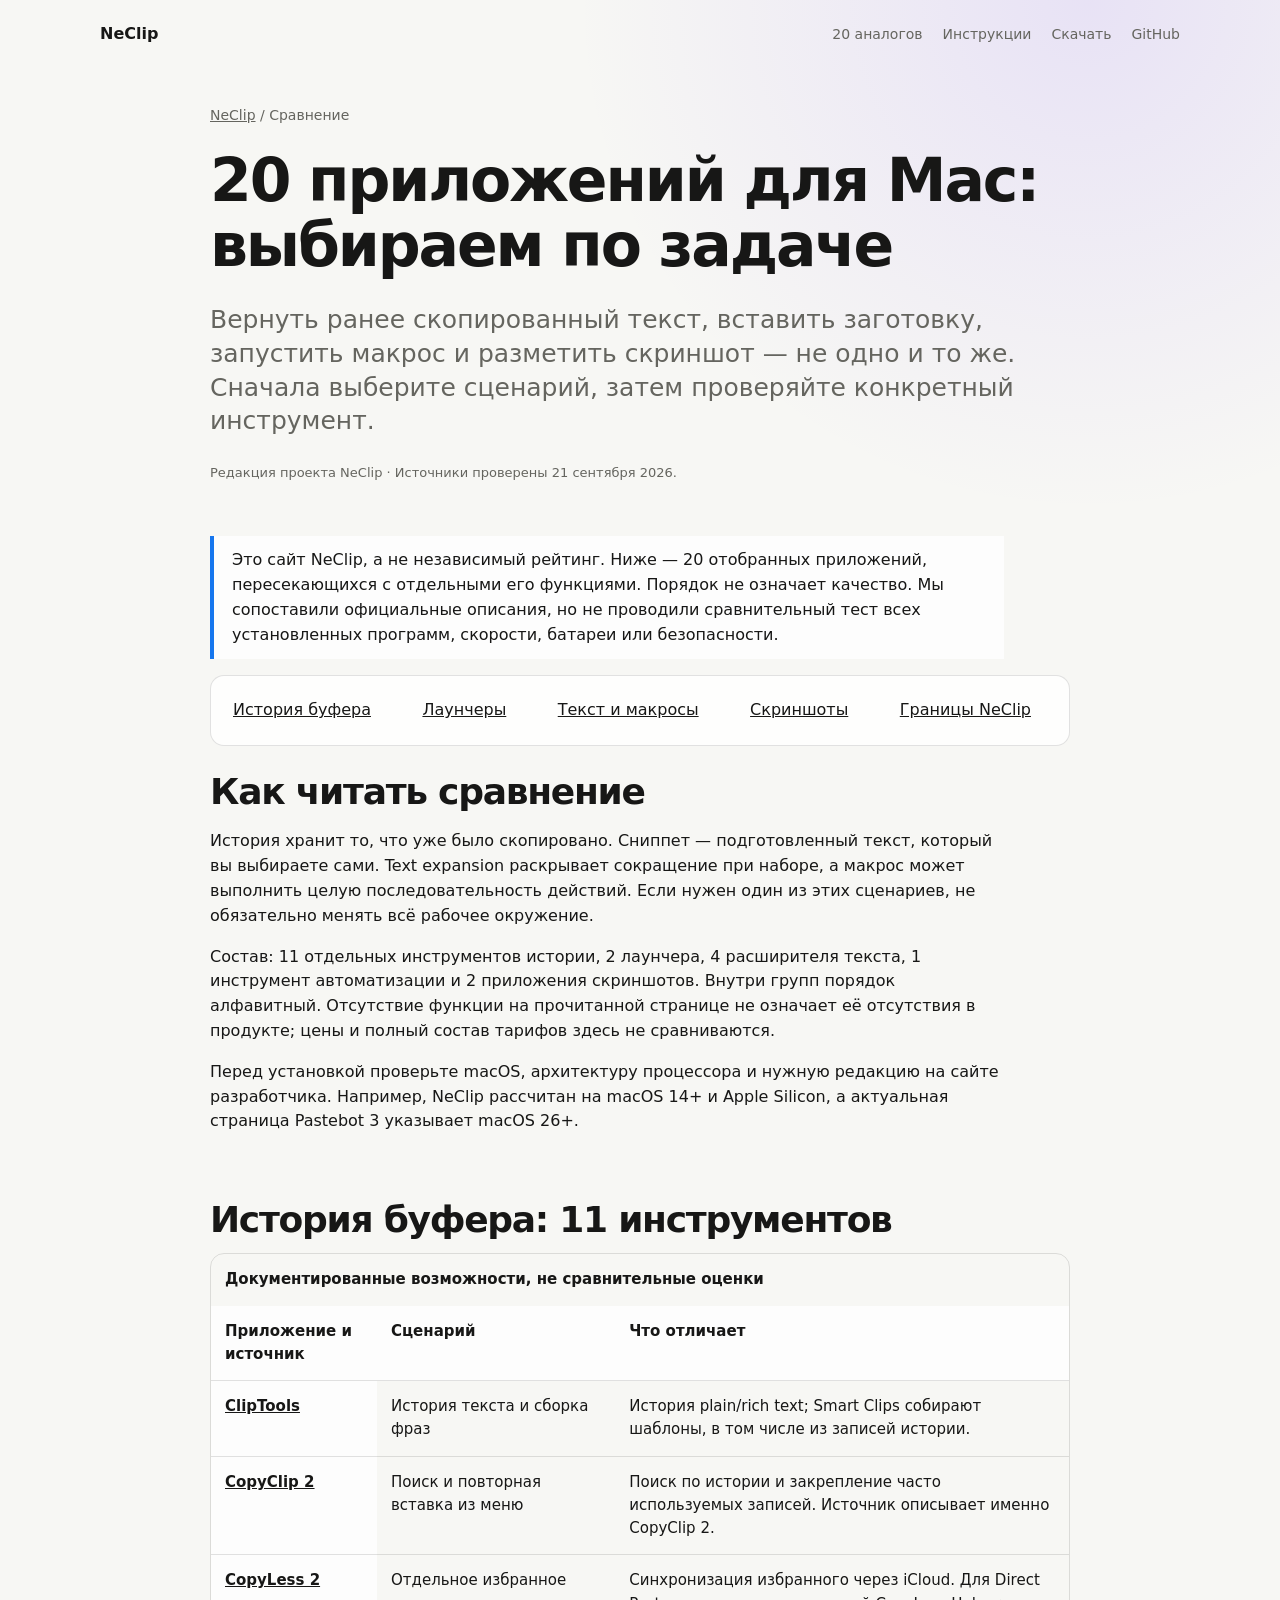
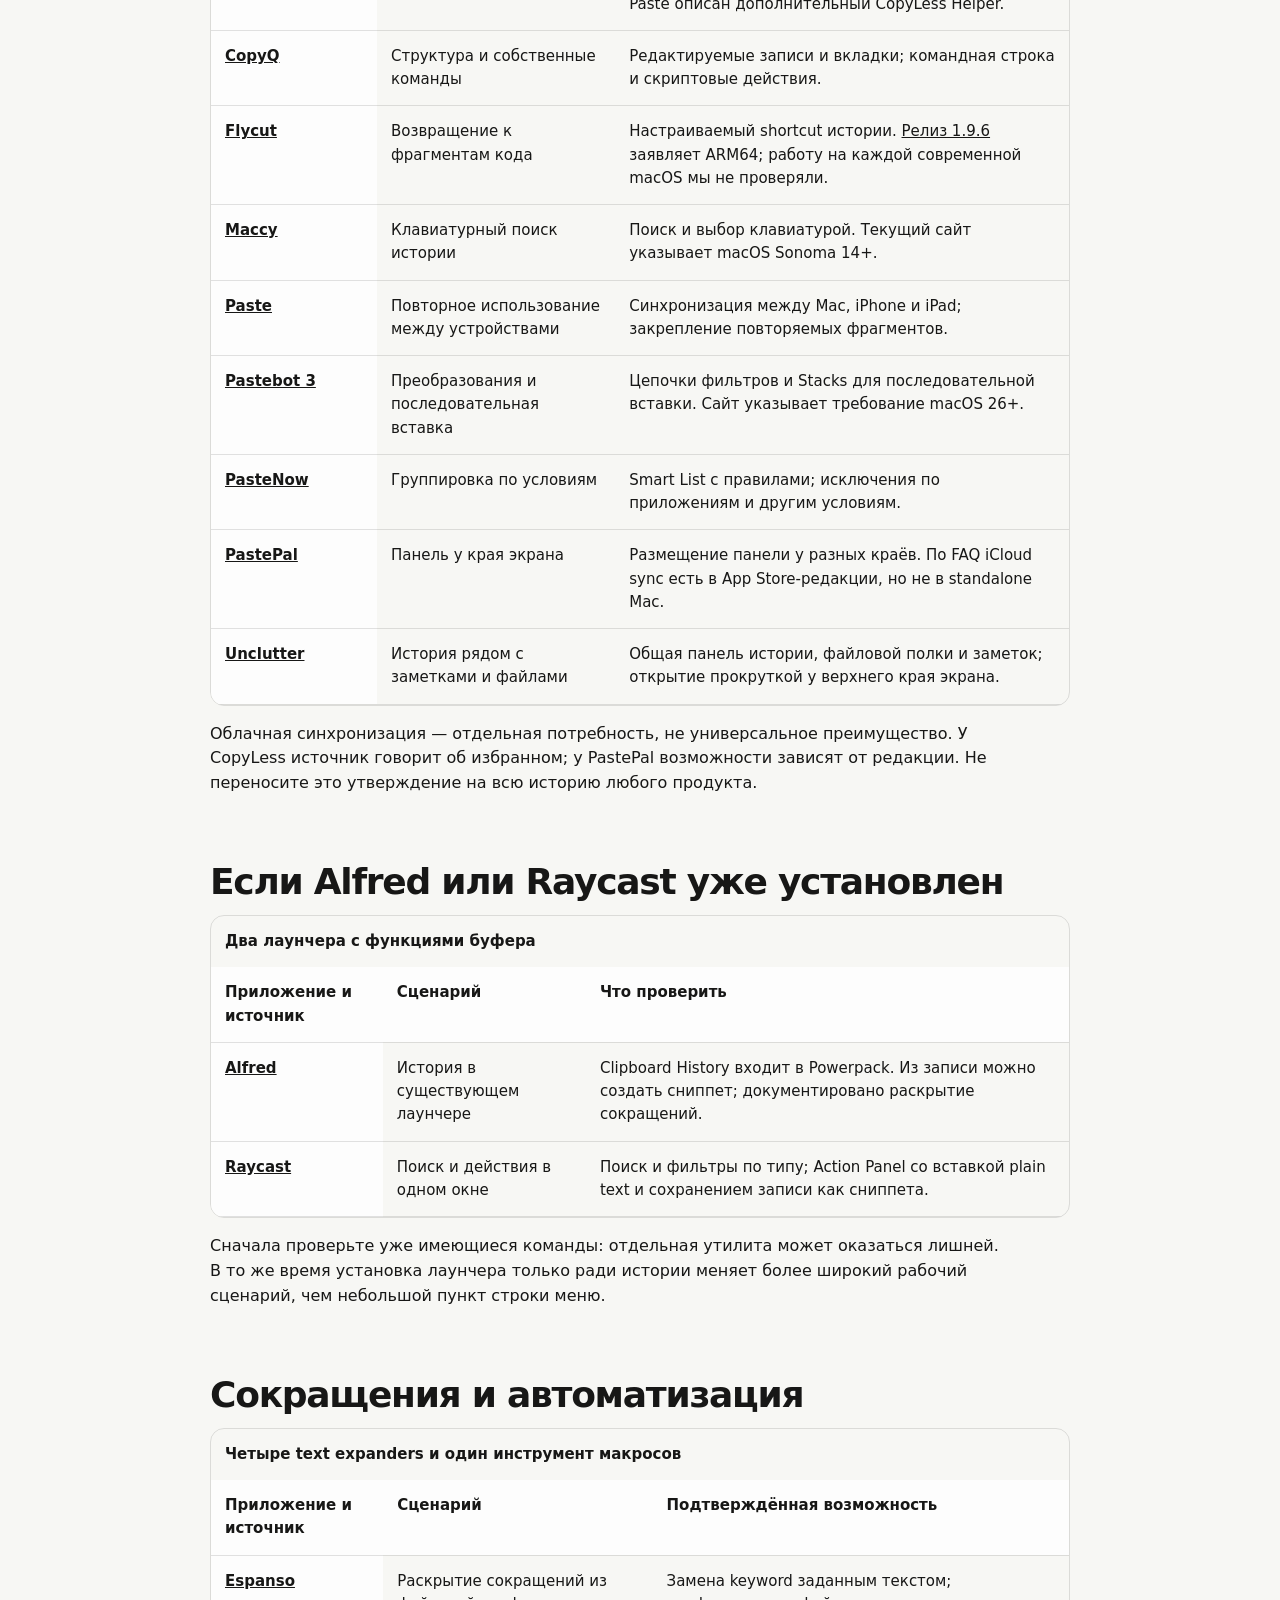
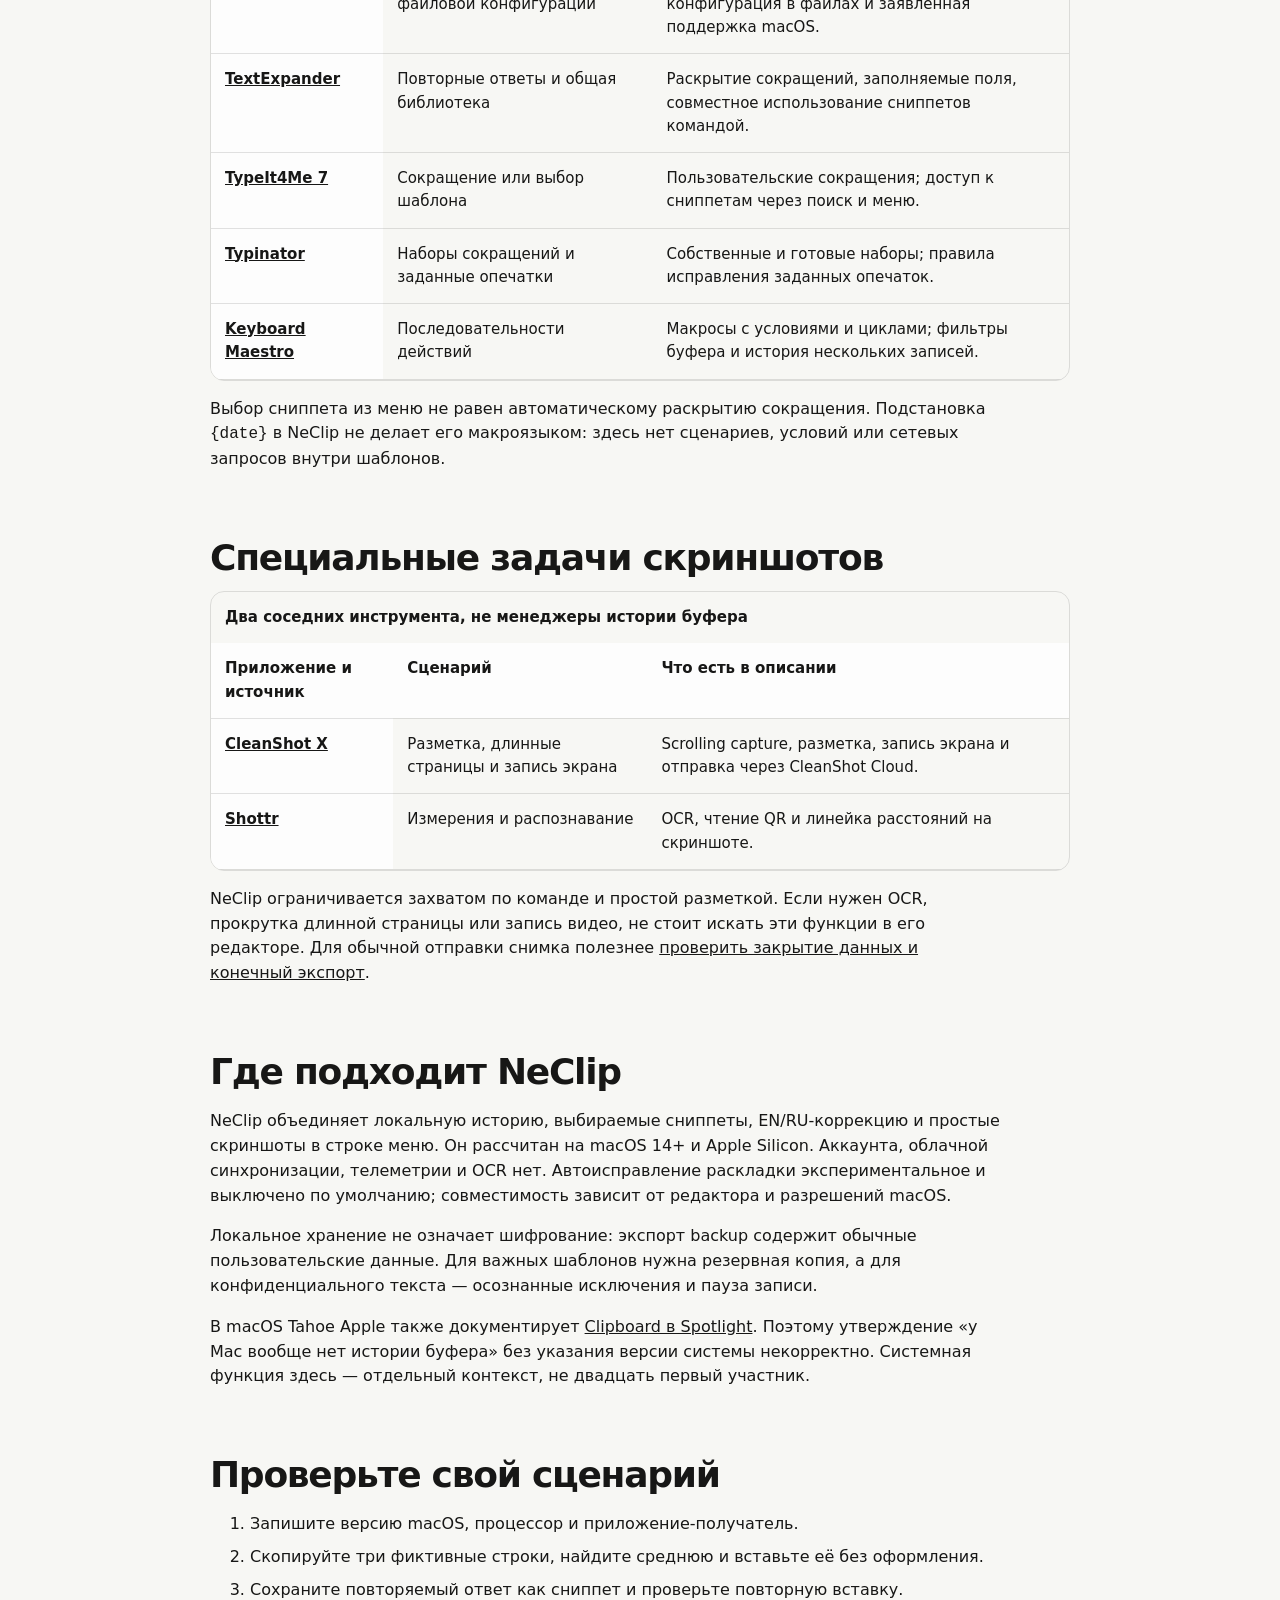
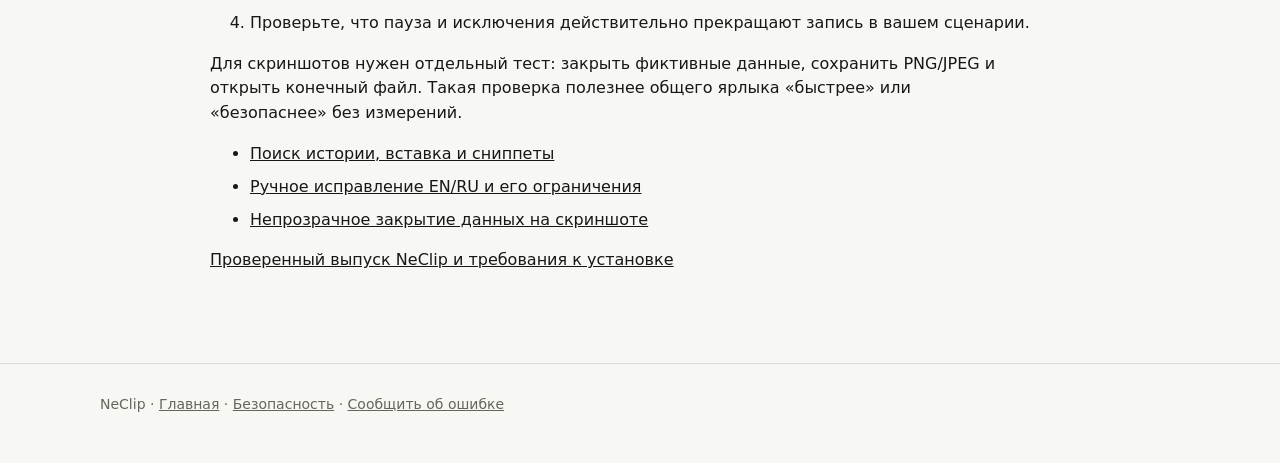
==== docs/compare.html @ 6600fff5 "Fix snippet menu activation and private history capture; add comparison guides" ====
<!doctype html>
<html lang="ru">
<head>
  <meta charset="utf-8"><meta name="viewport" content="width=device-width,initial-scale=1">
  <title>20 приложений для Mac: буфер обмена, сниппеты и скриншоты</title>
  <meta name="description" content="Сравнение 20 инструментов Mac по задачам: Maccy, Paste, Raycast, Alfred, TextExpander, CleanShot и другие. Официальные источники, различия редакций и ограничения NeClip.">
  <link rel="canonical" href="https://affpapa.github.io/neclip/compare.html">
  <meta property="og:title" content="20 приложений для Mac — сравнение по задачам">
  <meta property="og:description" content="История буфера, раскрытие сокращений, автоматизация и скриншоты — разные задачи. Полезный выбор без рейтинга.">
  <meta property="og:url" content="https://affpapa.github.io/neclip/compare.html"><meta property="og:type" content="article">
  <meta name="twitter:card" content="summary"><meta name="twitter:title" content="20 приложений для Mac — сравнение по задачам">
  <meta name="twitter:description" content="Функции по официальным источникам на 21 сентября 2026 года, без сравнительных замеров и оценок.">
  <link rel="stylesheet" href="styles.css"><link rel="icon" href="favicon.svg" type="image/svg+xml">
  <script type="application/ld+json">{"@context":"https://schema.org","@graph":[{"@type":"CollectionPage","@id":"https://affpapa.github.io/neclip/compare.html#page","url":"https://affpapa.github.io/neclip/compare.html","name":"20 приложений для Mac: буфер обмена, сниппеты и скриншоты","inLanguage":"ru","dateModified":"2026-09-21","description":"Редакционное сравнение документированных возможностей 20 приложений по сценариям, не рейтинг."},{"@type":"BreadcrumbList","itemListElement":[{"@type":"ListItem","position":1,"name":"NeClip","item":"https://affpapa.github.io/neclip/"},{"@type":"ListItem","position":2,"name":"Сравнение","item":"https://affpapa.github.io/neclip/compare.html"}]}]}</script>
</head>
<body>
  <a class="skip-link" href="#main">К содержанию</a>
  <header class="wrap"><nav aria-label="Основная навигация"><a class="brand" href="./">NeClip</a><div class="navlinks"><a href="compare.html" aria-current="page">20 аналогов</a><a href="./#guides">Инструкции</a><a href="./#release">Скачать</a><a href="https://github.com/AffPapa/neclip">GitHub</a></div></nav></header>
  <main class="wrap article" id="main" tabindex="-1">
    <header class="article-header"><nav class="breadcrumbs" aria-label="Хлебные крошки"><a href="./">NeClip</a> / Сравнение</nav><h1>20 приложений для Mac: выбираем по задаче</h1><p class="lead">Вернуть ранее скопированный текст, вставить заготовку, запустить макрос и разметить скриншот — не одно и то же. Сначала выберите сценарий, затем проверяйте конкретный инструмент.</p><p class="fine">Редакция проекта NeClip · Источники проверены <time datetime="2026-09-21">21 сентября 2026</time>.</p></header>
    <p class="note">Это сайт NeClip, а не независимый рейтинг. Ниже — 20 отобранных приложений, пересекающихся с отдельными его функциями. Порядок не означает качество. Мы сопоставили официальные описания, но не проводили сравнительный тест всех установленных программ, скорости, батареи или безопасности.</p>
    <nav class="toc" aria-label="Разделы сравнения"><a href="#history">История буфера</a><a href="#launchers">Лаунчеры</a><a href="#expansion">Текст и макросы</a><a href="#screenshots">Скриншоты</a><a href="#neclip">Границы NeClip</a></nav>
    <section><h2>Как читать сравнение</h2><p>История хранит то, что уже было скопировано. Сниппет — подготовленный текст, который вы выбираете сами. Text expansion раскрывает сокращение при наборе, а макрос может выполнить целую последовательность действий. Если нужен один из этих сценариев, не обязательно менять всё рабочее окружение.</p><p>Состав: 11 отдельных инструментов истории, 2 лаунчера, 4 расширителя текста, 1 инструмент автоматизации и 2 приложения скриншотов. Внутри групп порядок алфавитный. Отсутствие функции на прочитанной странице не означает её отсутствия в продукте; цены и полный состав тарифов здесь не сравниваются.</p><p>Перед установкой проверьте macOS, архитектуру процессора и нужную редакцию на сайте разработчика. Например, NeClip рассчитан на macOS 14+ и Apple Silicon, а актуальная страница Pastebot 3 указывает macOS 26+.</p></section>
    <section id="history"><h2>История буфера: 11 инструментов</h2><div class="table-scroll" tabindex="0" role="region" aria-label="Таблица инструментов истории, прокручивается горизонтально"><table class="comparison"><caption>Документированные возможности, не сравнительные оценки</caption><thead><tr><th scope="col">Приложение и источник</th><th scope="col">Сценарий</th><th scope="col">Что отличает</th></tr></thead><tbody>
      <tr data-product="cliptools"><th scope="row"><a href="https://macmost.com/cliptools">ClipTools</a></th><td>История текста и сборка фраз</td><td>История plain/rich text; Smart Clips собирают шаблоны, в том числе из записей истории.</td></tr>
      <tr data-product="copyclip"><th scope="row"><a href="https://fiplab.com/apps/copyclip-for-mac">CopyClip 2</a></th><td>Поиск и повторная вставка из меню</td><td>Поиск по истории и закрепление часто используемых записей. Источник описывает именно CopyClip 2.</td></tr>
      <tr data-product="copyless"><th scope="row"><a href="https://copyless.net/">CopyLess 2</a></th><td>Отдельное избранное</td><td>Синхронизация избранного через iCloud. Для Direct Paste описан дополнительный CopyLess Helper.</td></tr>
      <tr data-product="copyq"><th scope="row"><a href="https://hluk.github.io/CopyQ/">CopyQ</a></th><td>Структура и собственные команды</td><td>Редактируемые записи и вкладки; командная строка и скриптовые действия.</td></tr>
      <tr data-product="flycut"><th scope="row"><a href="https://github.com/TermiT/Flycut">Flycut</a></th><td>Возвращение к фрагментам кода</td><td>Настраиваемый shortcut истории. <a href="https://github.com/TermiT/Flycut/releases">Релиз 1.9.6</a> заявляет ARM64; работу на каждой современной macOS мы не проверяли.</td></tr>
      <tr data-product="maccy"><th scope="row"><a href="https://maccy.app/">Maccy</a></th><td>Клавиатурный поиск истории</td><td>Поиск и выбор клавиатурой. Текущий сайт указывает macOS Sonoma 14+.</td></tr>
      <tr data-product="paste"><th scope="row"><a href="https://pasteapp.io/">Paste</a></th><td>Повторное использование между устройствами</td><td>Синхронизация между Mac, iPhone и iPad; закрепление повторяемых фрагментов.</td></tr>
      <tr data-product="pastebot"><th scope="row"><a href="https://tapbots.com/pastebot/">Pastebot 3</a></th><td>Преобразования и последовательная вставка</td><td>Цепочки фильтров и Stacks для последовательной вставки. Сайт указывает требование macOS 26+.</td></tr>
      <tr data-product="pastenow"><th scope="row"><a href="https://pastenow.app/">PasteNow</a></th><td>Группировка по условиям</td><td>Smart List с правилами; исключения по приложениям и другим условиям.</td></tr>
      <tr data-product="pastepal"><th scope="row"><a href="https://indiegoodies.com/pastepal">PastePal</a></th><td>Панель у края экрана</td><td>Размещение панели у разных краёв. По FAQ iCloud sync есть в App Store-редакции, но не в standalone Mac.</td></tr>
      <tr data-product="unclutter"><th scope="row"><a href="https://unclutterapp.com/">Unclutter</a></th><td>История рядом с заметками и файлами</td><td>Общая панель истории, файловой полки и заметок; открытие прокруткой у верхнего края экрана.</td></tr>
    </tbody></table></div><p>Облачная синхронизация — отдельная потребность, не универсальное преимущество. У CopyLess источник говорит об избранном; у PastePal возможности зависят от редакции. Не переносите это утверждение на всю историю любого продукта.</p></section>
    <section id="launchers"><h2>Если Alfred или Raycast уже установлен</h2><div class="table-scroll" tabindex="0" role="region" aria-label="Лаунчеры с историей"><table class="comparison"><caption>Два лаунчера с функциями буфера</caption><thead><tr><th scope="col">Приложение и источник</th><th scope="col">Сценарий</th><th scope="col">Что проверить</th></tr></thead><tbody>
      <tr data-product="alfred"><th scope="row"><a href="https://www.alfredapp.com/help/features/clipboard/">Alfred</a></th><td>История в существующем лаунчере</td><td>Clipboard History входит в Powerpack. Из записи можно создать сниппет; документировано раскрытие сокращений.</td></tr>
      <tr data-product="raycast"><th scope="row"><a href="https://manual.raycast.com/clipboard-history">Raycast</a></th><td>Поиск и действия в одном окне</td><td>Поиск и фильтры по типу; Action Panel со вставкой plain text и сохранением записи как сниппета.</td></tr>
    </tbody></table></div><p>Сначала проверьте уже имеющиеся команды: отдельная утилита может оказаться лишней. В то же время установка лаунчера только ради истории меняет более широкий рабочий сценарий, чем небольшой пункт строки меню.</p></section>
    <section id="expansion"><h2>Сокращения и автоматизация</h2><div class="table-scroll" tabindex="0" role="region" aria-label="Расширители текста и макросы"><table class="comparison"><caption>Четыре text expanders и один инструмент макросов</caption><thead><tr><th scope="col">Приложение и источник</th><th scope="col">Сценарий</th><th scope="col">Подтверждённая возможность</th></tr></thead><tbody>
      <tr data-product="espanso"><th scope="row"><a href="https://espanso.org/">Espanso</a></th><td>Раскрытие сокращений из файловой конфигурации</td><td>Замена keyword заданным текстом; конфигурация в файлах и заявленная поддержка macOS.</td></tr>
      <tr data-product="textexpander"><th scope="row"><a href="https://textexpander.com/">TextExpander</a></th><td>Повторные ответы и общая библиотека</td><td>Раскрытие сокращений, заполняемые поля, совместное использование сниппетов командой.</td></tr>
      <tr data-product="typeit4me"><th scope="row"><a href="https://ettoresoftware.store/mac-apps/typeit4me/">TypeIt4Me 7</a></th><td>Сокращение или выбор шаблона</td><td>Пользовательские сокращения; доступ к сниппетам через поиск и меню.</td></tr>
      <tr data-product="typinator"><th scope="row"><a href="https://ergonis.com/en/typinator">Typinator</a></th><td>Наборы сокращений и заданные опечатки</td><td>Собственные и готовые наборы; правила исправления заданных опечаток.</td></tr>
      <tr data-product="keyboard-maestro"><th scope="row"><a href="https://www.keyboardmaestro.com/main/">Keyboard Maestro</a></th><td>Последовательности действий</td><td>Макросы с условиями и циклами; фильтры буфера и история нескольких записей.</td></tr>
    </tbody></table></div><p>Выбор сниппета из меню не равен автоматическому раскрытию сокращения. Подстановка <code>{date}</code> в NeClip не делает его макроязыком: здесь нет сценариев, условий или сетевых запросов внутри шаблонов.</p></section>
    <section id="screenshots"><h2>Специальные задачи скриншотов</h2><div class="table-scroll" tabindex="0" role="region" aria-label="Инструменты скриншотов"><table class="comparison"><caption>Два соседних инструмента, не менеджеры истории буфера</caption><thead><tr><th scope="col">Приложение и источник</th><th scope="col">Сценарий</th><th scope="col">Что есть в описании</th></tr></thead><tbody>
      <tr data-product="cleanshot"><th scope="row"><a href="https://cleanshot.com/">CleanShot X</a></th><td>Разметка, длинные страницы и запись экрана</td><td>Scrolling capture, разметка, запись экрана и отправка через CleanShot Cloud.</td></tr>
      <tr data-product="shottr"><th scope="row"><a href="https://shottr.cc/">Shottr</a></th><td>Измерения и распознавание</td><td>OCR, чтение QR и линейка расстояний на скриншоте.</td></tr>
    </tbody></table></div><p>NeClip ограничивается захватом по команде и простой разметкой. Если нужен OCR, прокрутка длинной страницы или запись видео, не стоит искать эти функции в его редакторе. Для обычной отправки снимка полезнее <a href="guides/screenshot-redaction.html">проверить закрытие данных и конечный экспорт</a>.</p></section>
    <section id="neclip"><h2>Где подходит NeClip</h2><p>NeClip объединяет локальную историю, выбираемые сниппеты, EN/RU-коррекцию и простые скриншоты в строке меню. Он рассчитан на macOS 14+ и Apple Silicon. Аккаунта, облачной синхронизации, телеметрии и OCR нет. Автоисправление раскладки экспериментальное и выключено по умолчанию; совместимость зависит от редактора и разрешений macOS.</p><p>Локальное хранение не означает шифрование: экспорт backup содержит обычные пользовательские данные. Для важных шаблонов нужна резервная копия, а для конфиденциального текста — осознанные исключения и пауза записи.</p><p>В macOS Tahoe Apple также документирует <a href="https://support.apple.com/en-nz/guide/mac-help/mchl40d5b86b/mac">Clipboard в Spotlight</a>. Поэтому утверждение «у Mac вообще нет истории буфера» без указания версии системы некорректно. Системная функция здесь — отдельный контекст, не двадцать первый участник.</p></section>
    <section><h2>Проверьте свой сценарий</h2><ol><li>Запишите версию macOS, процессор и приложение-получатель.</li><li>Скопируйте три фиктивные строки, найдите среднюю и вставьте её без оформления.</li><li>Сохраните повторяемый ответ как сниппет и проверьте повторную вставку.</li><li>Проверьте, что пауза и исключения действительно прекращают запись в вашем сценарии.</li></ol><p>Для скриншотов нужен отдельный тест: закрыть фиктивные данные, сохранить PNG/JPEG и открыть конечный файл. Такая проверка полезнее общего ярлыка «быстрее» или «безопаснее» без измерений.</p><ul><li><a href="guides/clipboard-history.html">Поиск истории, вставка и сниппеты</a></li><li><a href="guides/keyboard-layout.html">Ручное исправление EN/RU и его ограничения</a></li><li><a href="guides/screenshot-redaction.html">Непрозрачное закрытие данных на скриншоте</a></li></ul><p><a href="./#release">Проверенный выпуск NeClip и требования к установке</a></p></section>
  </main>
  <footer><div class="wrap">NeClip · <a href="./">Главная</a> · <a href="https://github.com/AffPapa/neclip/blob/main/SECURITY.md">Безопасность</a> · <a href="https://github.com/AffPapa/neclip/issues">Сообщить об ошибке</a></div></footer>
</body>
</html>
---- docs/styles.css ----
:root {
  color-scheme: light dark;
  --bg: #f7f7f4;
  --card: rgba(255,255,255,.82);
  --text: #171716;
  --muted: #65655f;
  --line: rgba(20,20,18,.12);
  --accent: #1676ee;
  --accent2: #7a4cff;
  --ok: #198754;
  --radius: 22px;
}
@media (prefers-color-scheme: dark) {
  :root { --bg:#101112; --card:rgba(27,29,31,.82); --text:#f5f5f2; --muted:#aaa9a2; --line:rgba(255,255,255,.12); --accent:#52a2ff; --ok:#55c98b; }
}
* { box-sizing: border-box; }
html { scroll-behavior: smooth; }
@media (prefers-reduced-motion: reduce) { html { scroll-behavior: auto; } }
body { margin:0; color:var(--text); background:radial-gradient(circle at 85% 0%,rgba(122,76,255,.12),transparent 32rem),var(--bg); font:16px/1.55 -apple-system,BlinkMacSystemFont,"SF Pro Text",system-ui,sans-serif; }
a { color:inherit; }
.wrap { width:min(1080px,calc(100% - 36px)); margin:auto; }
nav { display:flex; align-items:center; justify-content:space-between; padding:22px 0; }
.brand { display:flex; align-items:center; gap:10px; font-weight:750; text-decoration:none; }
.mark { width:34px; height:34px; display:grid; place-items:center; color:white; border-radius:10px; background:linear-gradient(135deg,var(--accent),var(--accent2)); box-shadow:0 8px 30px rgba(60,92,255,.22); }
.navlinks { display:flex; gap:20px; color:var(--muted); font-size:14px; }
.navlinks a { text-decoration:none; }
.hero { padding:88px 0 72px; max-width:820px; }
.eyebrow { display:inline-flex; gap:8px; align-items:center; padding:6px 10px; border:1px solid var(--line); border-radius:999px; color:var(--muted); font-size:13px; background:var(--card); }
.dot { width:8px; height:8px; border-radius:50%; background:var(--ok); }
h1 { margin:22px 0 18px; font-size:clamp(46px,8vw,86px); line-height:.98; letter-spacing:-.055em; }
.lead { max-width:700px; color:var(--muted); font-size:clamp(19px,2.5vw,25px); line-height:1.35; }
.actions { display:flex; flex-wrap:wrap; gap:12px; margin-top:30px; }
.button { display:inline-flex; align-items:center; justify-content:center; min-height:46px; padding:0 18px; border:1px solid var(--line); border-radius:13px; text-decoration:none; font-weight:650; background:var(--card); backdrop-filter:blur(18px); }
.button.primary { color:white; border-color:transparent; background:linear-gradient(135deg,var(--accent),var(--accent2)); }
.fine { margin-top:14px; color:var(--muted); font-size:13px; }
.fine code { overflow-wrap:anywhere; }
.grid { display:grid; grid-template-columns:repeat(3,1fr); gap:16px; }
.card { padding:24px; border:1px solid var(--line); border-radius:var(--radius); background:var(--card); backdrop-filter:blur(20px); }
.card h3 { margin:0 0 8px; font-size:19px; }
.card p { margin:0; color:var(--muted); }
section { padding:66px 0; }
h2 { margin:0 0 12px; font-size:clamp(30px,5vw,48px); letter-spacing:-.035em; }
.section-lead { color:var(--muted); max-width:680px; margin:0 0 28px; }
.shortcut { display:flex; align-items:center; justify-content:space-between; gap:20px; padding:13px 0; border-bottom:1px solid var(--line); }
kbd { min-width:112px; text-align:center; padding:6px 10px; border:1px solid var(--line); border-bottom-width:2px; border-radius:9px; background:var(--bg); font:650 14px ui-monospace,SFMono-Regular,Menlo,monospace; }
.timeline { display:grid; gap:14px; }
.release { display:grid; grid-template-columns:110px 1fr; gap:20px; }
.release strong { font-size:20px; }
.release ul,.backlog ul { margin:8px 0 0; padding-left:20px; color:var(--muted); }
.status { display:inline-block; margin-top:5px; color:var(--muted); font-size:12px; }
.backlog { display:grid; grid-template-columns:repeat(3,1fr); gap:16px; }
.backlog h3 { margin-top:0; }
footer { margin-top:50px; padding:30px 0 48px; border-top:1px solid var(--line); color:var(--muted); font-size:14px; }
.skip-link { position:absolute; left:12px; top:-100px; z-index:10; padding:12px; background:var(--bg); }
.skip-link:focus { top:8px; }
:focus-visible { outline:3px solid var(--accent); outline-offset:4px; }
.article-header { padding:36px 0 24px; }
.article-header h1 { max-width:950px; font-size:clamp(32px,5.4vw,60px); line-height:1.08; letter-spacing:-.035em; overflow-wrap:anywhere; }
.breadcrumbs { padding:0; display:block; color:var(--muted); font-size:14px; }
.article { max-width:860px; padding-top:0; }
.article section { padding:24px 0; }
.article h2 { font-size:clamp(25px,4vw,36px); line-height:1.2; }
.article h3 { font-size:21px; }
.article p, .article li { max-width:78ch; }
.article li + li { margin-top:8px; }
.article code { overflow-wrap:anywhere; }
.article pre { padding:18px; background:var(--card); border:1px solid var(--line); border-radius:12px; white-space:pre-wrap; overflow-wrap:anywhere; }
.toc { padding:18px 22px; border:1px solid var(--line); border-radius:14px; background:var(--card); }
.toc a { display:inline-block; margin:4px 16px 4px 0; }
.table-scroll { overflow-x:auto; border:1px solid var(--line); border-radius:14px; }
table { border-collapse:collapse; width:100%; font-size:15px; }
caption { text-align:left; padding:14px; font-weight:650; }
th, td { padding:14px; text-align:left; vertical-align:top; border-bottom:1px solid var(--line); }
th { background:var(--card); }
.comparison td:first-child { min-width:130px; }
.comparison td:last-child { min-width:260px; }
.note { border-left:4px solid var(--accent); padding:12px 18px; background:var(--card); }
@media (max-width:760px) { nav{align-items:flex-start;flex-wrap:wrap;gap:14px}.navlinks{display:flex;flex-wrap:wrap;gap:10px 16px}.hero{padding-top:40px}.grid,.backlog{grid-template-columns:1fr}.release{grid-template-columns:1fr;gap:4px}.shortcut{align-items:flex-start;gap:8px}.article-header{padding-top:22px} }
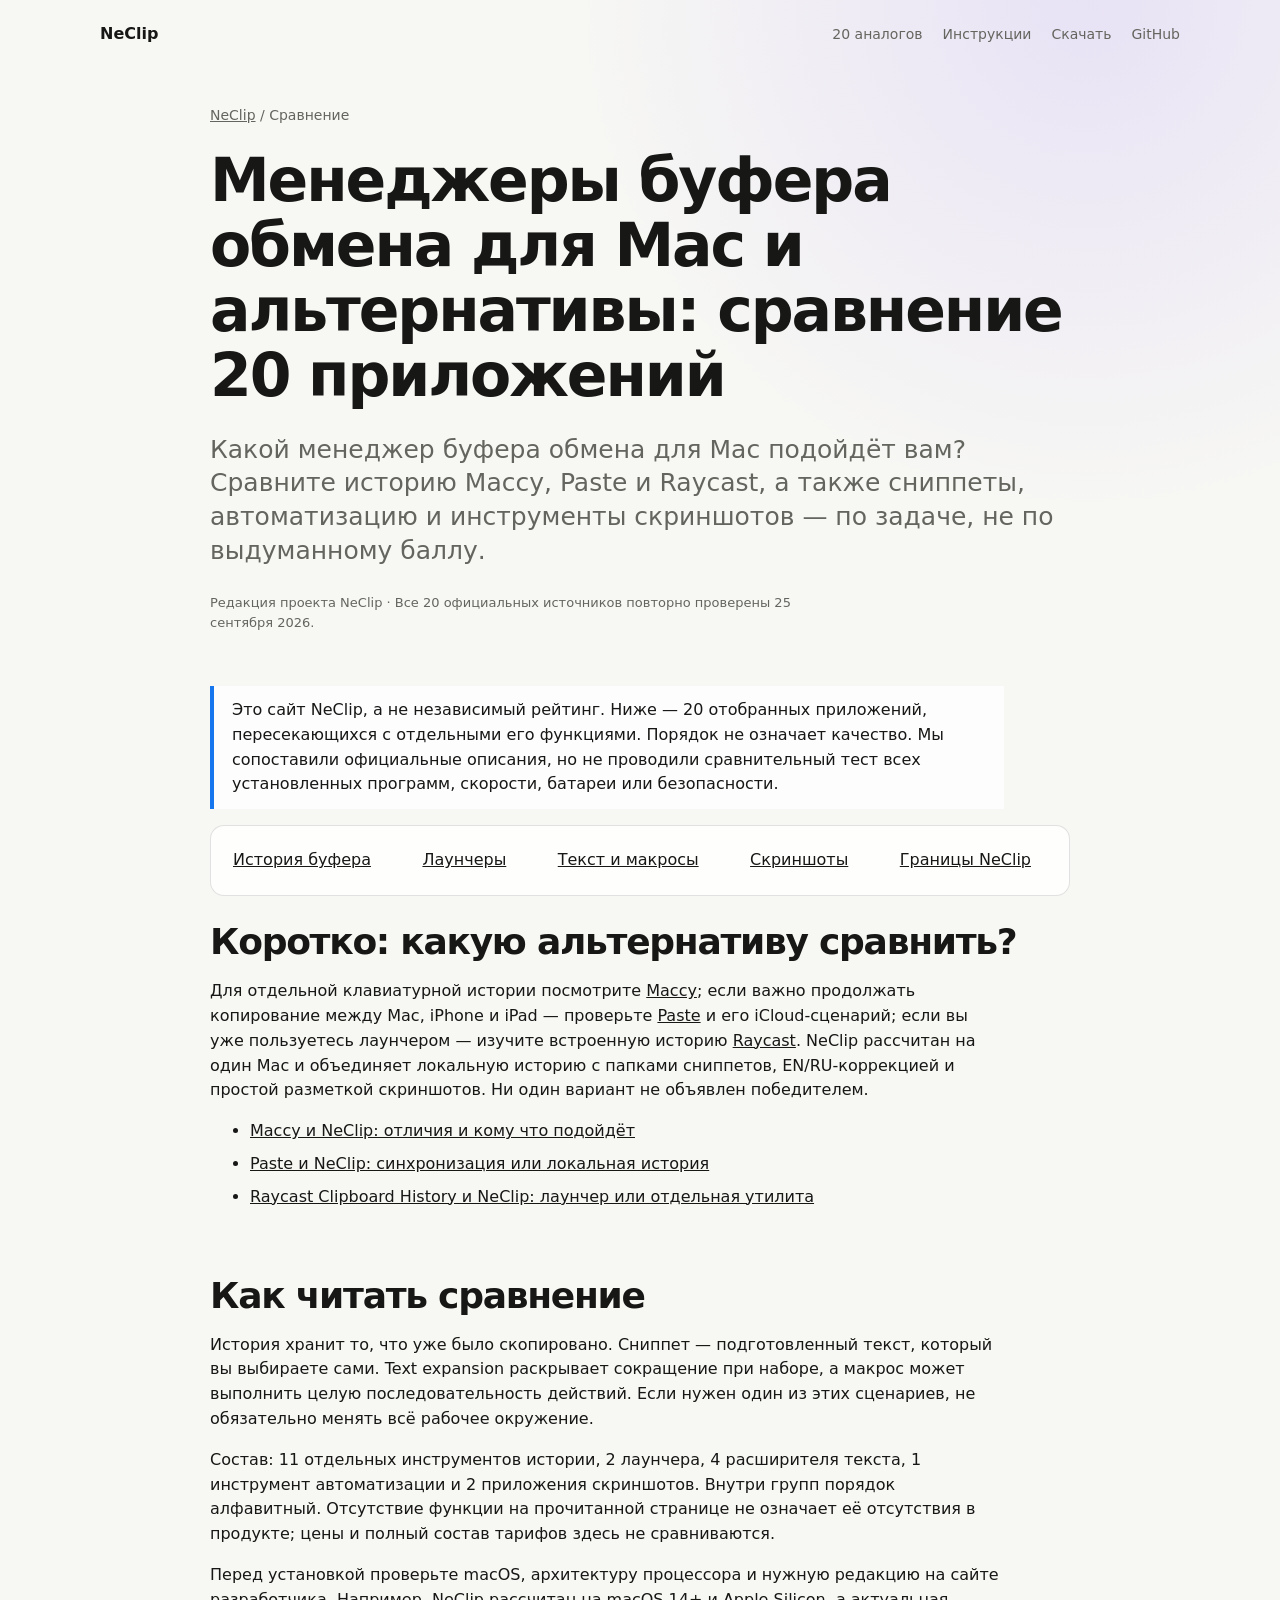
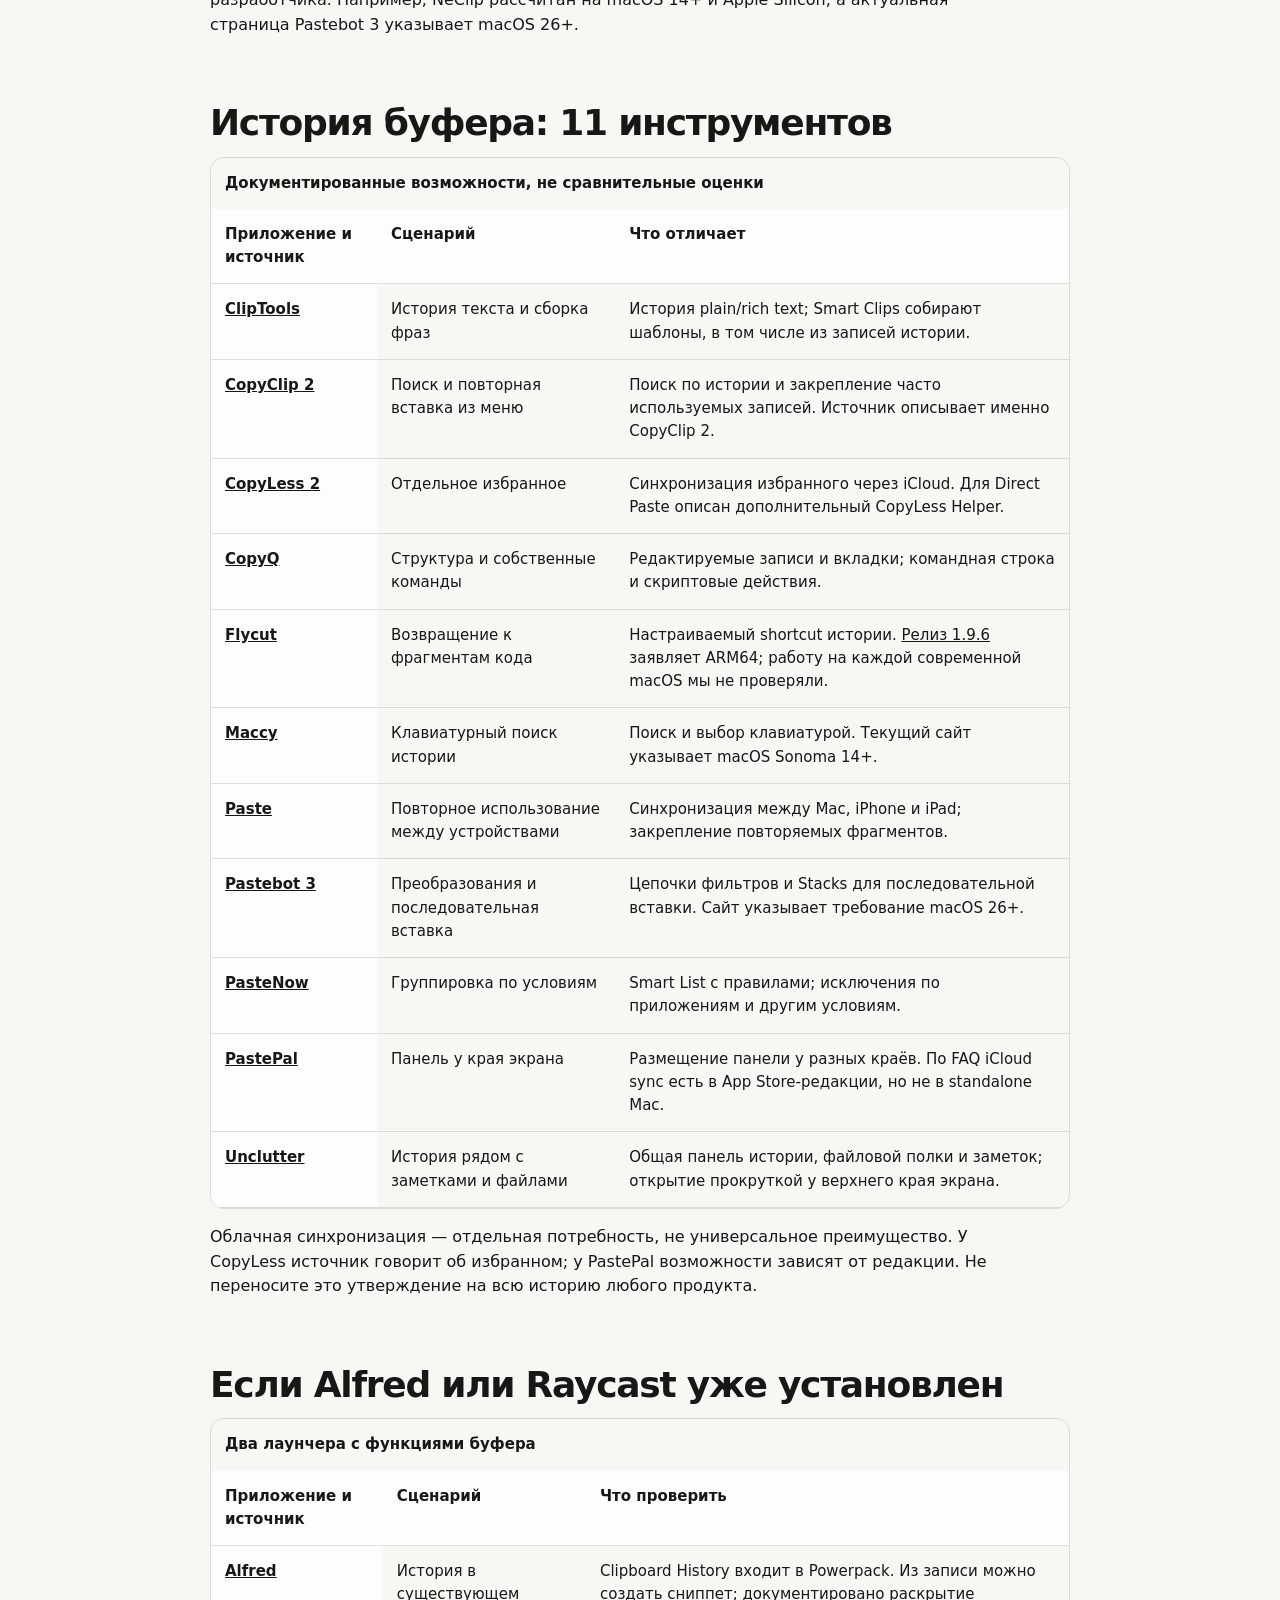
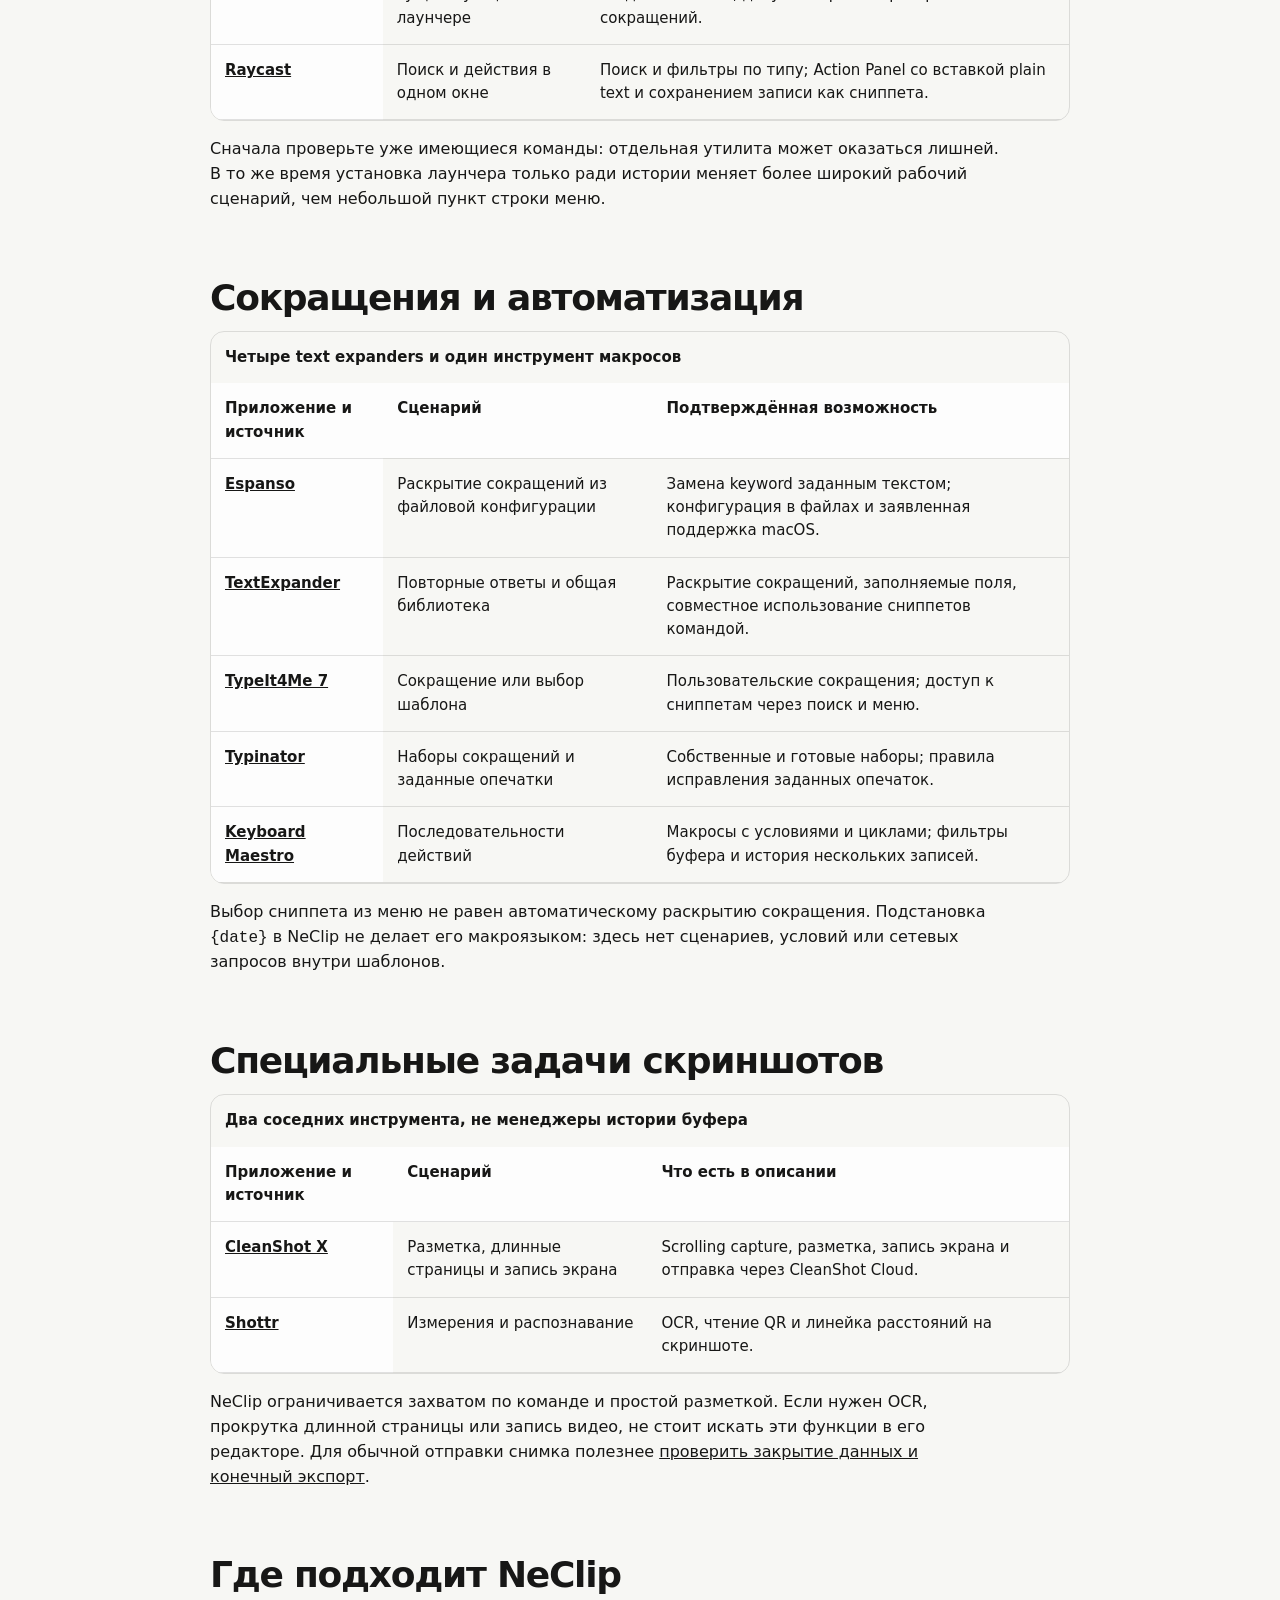
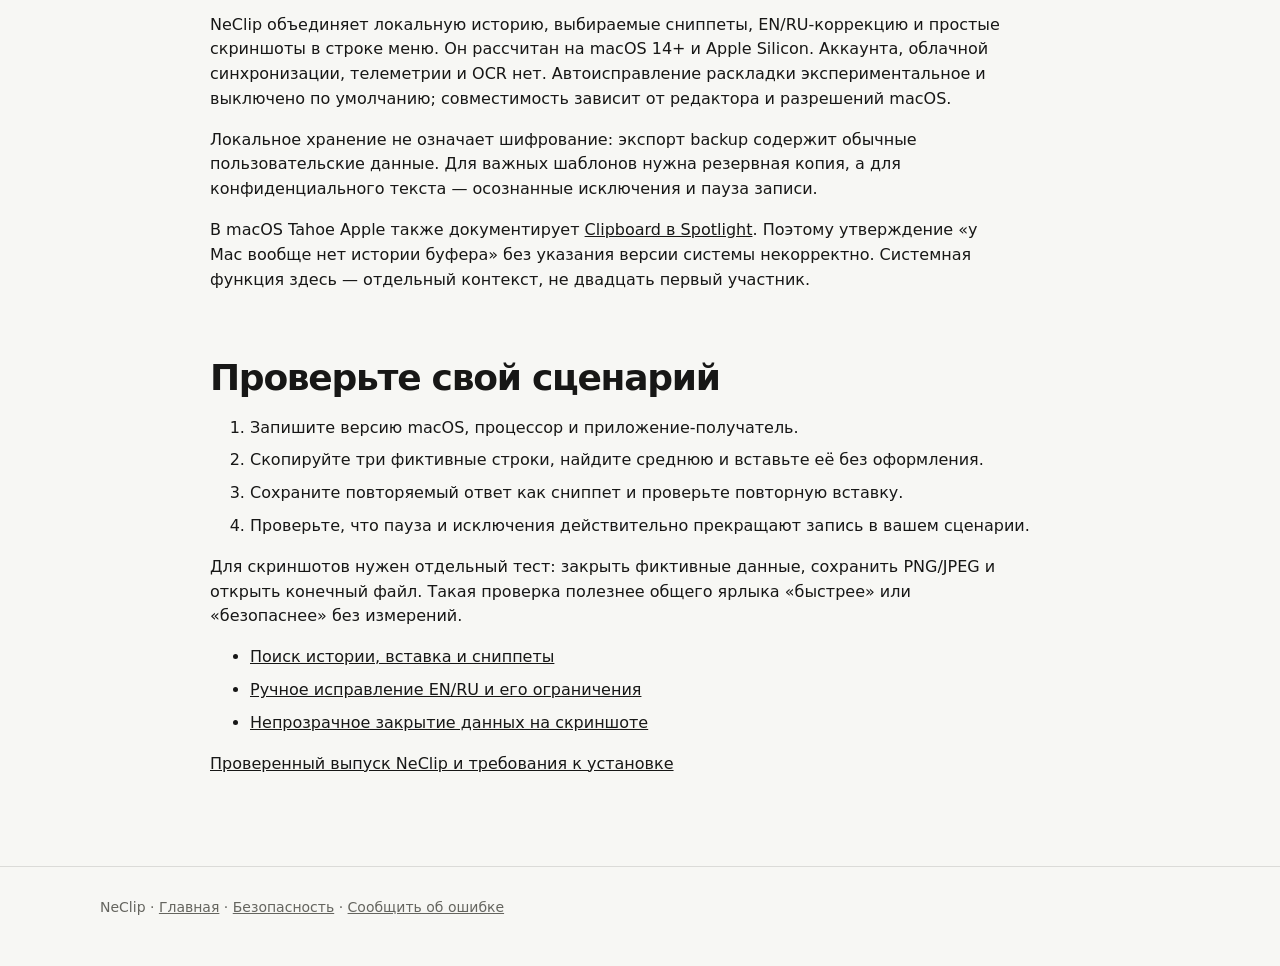
==== commit 0b504b11: "Improve NeClip comparison SEO and release checks" ====
--- a/docs/compare.html
+++ b/docs/compare.html
@@ -2,24 +2,25 @@
 <html lang="ru">
 <head>
   <meta charset="utf-8"><meta name="viewport" content="width=device-width,initial-scale=1">
-  <title>20 приложений для Mac: буфер обмена, сниппеты и скриншоты</title>
-  <meta name="description" content="Сравнение 20 инструментов Mac по задачам: Maccy, Paste, Raycast, Alfred, TextExpander, CleanShot и другие. Официальные источники, различия редакций и ограничения NeClip.">
+  <title>Менеджер буфера обмена для Mac: сравнение 20 приложений</title>
+  <meta name="description" content="Ищете менеджер буфера обмена для Mac? Сравните Maccy, Paste, Raycast и ещё 17 инструментов по истории, сниппетам, автоматизации и скриншотам. Официальные источники, без рейтинга.">
   <link rel="canonical" href="https://affpapa.github.io/neclip/compare.html">
-  <meta property="og:title" content="20 приложений для Mac — сравнение по задачам">
-  <meta property="og:description" content="История буфера, раскрытие сокращений, автоматизация и скриншоты — разные задачи. Полезный выбор без рейтинга.">
+  <meta property="og:title" content="Менеджер буфера обмена для Mac — сравнение 20 приложений">
+  <meta property="og:description" content="Maccy, Paste, Raycast и другие инструменты Mac: различия по сценариям и официальным источникам, без рейтинга.">
   <meta property="og:url" content="https://affpapa.github.io/neclip/compare.html"><meta property="og:type" content="article">
-  <meta name="twitter:card" content="summary"><meta name="twitter:title" content="20 приложений для Mac — сравнение по задачам">
-  <meta name="twitter:description" content="Функции по официальным источникам на 21 сентября 2026 года, без сравнительных замеров и оценок.">
+  <meta name="twitter:card" content="summary"><meta name="twitter:title" content="Менеджер буфера обмена для Mac — сравнение 20 приложений">
+  <meta name="twitter:description" content="Функции по официальным источникам, проверенным 25 сентября 2026 года. Без сравнительных замеров и оценок.">
   <link rel="stylesheet" href="styles.css"><link rel="icon" href="favicon.svg" type="image/svg+xml">
-  <script type="application/ld+json">{"@context":"https://schema.org","@graph":[{"@type":"CollectionPage","@id":"https://affpapa.github.io/neclip/compare.html#page","url":"https://affpapa.github.io/neclip/compare.html","name":"20 приложений для Mac: буфер обмена, сниппеты и скриншоты","inLanguage":"ru","dateModified":"2026-09-21","description":"Редакционное сравнение документированных возможностей 20 приложений по сценариям, не рейтинг."},{"@type":"BreadcrumbList","itemListElement":[{"@type":"ListItem","position":1,"name":"NeClip","item":"https://affpapa.github.io/neclip/"},{"@type":"ListItem","position":2,"name":"Сравнение","item":"https://affpapa.github.io/neclip/compare.html"}]}]}</script>
+  <script type="application/ld+json">{"@context":"https://schema.org","@graph":[{"@type":"CollectionPage","@id":"https://affpapa.github.io/neclip/compare.html#page","url":"https://affpapa.github.io/neclip/compare.html","name":"Менеджер буфера обмена для Mac: сравнение 20 приложений","inLanguage":"ru","dateModified":"2026-09-25","description":"Редакционное сравнение документированных возможностей 20 приложений по сценариям, не рейтинг."},{"@type":"BreadcrumbList","itemListElement":[{"@type":"ListItem","position":1,"name":"NeClip","item":"https://affpapa.github.io/neclip/"},{"@type":"ListItem","position":2,"name":"Сравнение","item":"https://affpapa.github.io/neclip/compare.html"}]}]}</script>
 </head>
 <body>
   <a class="skip-link" href="#main">К содержанию</a>
   <header class="wrap"><nav aria-label="Основная навигация"><a class="brand" href="./">NeClip</a><div class="navlinks"><a href="compare.html" aria-current="page">20 аналогов</a><a href="./#guides">Инструкции</a><a href="./#release">Скачать</a><a href="https://github.com/AffPapa/neclip">GitHub</a></div></nav></header>
   <main class="wrap article" id="main" tabindex="-1">
-    <header class="article-header"><nav class="breadcrumbs" aria-label="Хлебные крошки"><a href="./">NeClip</a> / Сравнение</nav><h1>20 приложений для Mac: выбираем по задаче</h1><p class="lead">Вернуть ранее скопированный текст, вставить заготовку, запустить макрос и разметить скриншот — не одно и то же. Сначала выберите сценарий, затем проверяйте конкретный инструмент.</p><p class="fine">Редакция проекта NeClip · Источники проверены <time datetime="2026-09-21">21 сентября 2026</time>.</p></header>
+    <header class="article-header"><nav class="breadcrumbs" aria-label="Хлебные крошки"><a href="./">NeClip</a> / Сравнение</nav><h1>Менеджеры буфера обмена для Mac и альтернативы: сравнение 20 приложений</h1><p class="lead">Какой менеджер буфера обмена для Mac подойдёт вам? Сравните историю Maccy, Paste и Raycast, а также сниппеты, автоматизацию и инструменты скриншотов — по задаче, не по выдуманному баллу.</p><p class="fine">Редакция проекта NeClip · Все 20 официальных источников повторно проверены <time datetime="2026-09-25">25 сентября 2026</time>.</p></header>
     <p class="note">Это сайт NeClip, а не независимый рейтинг. Ниже — 20 отобранных приложений, пересекающихся с отдельными его функциями. Порядок не означает качество. Мы сопоставили официальные описания, но не проводили сравнительный тест всех установленных программ, скорости, батареи или безопасности.</p>
     <nav class="toc" aria-label="Разделы сравнения"><a href="#history">История буфера</a><a href="#launchers">Лаунчеры</a><a href="#expansion">Текст и макросы</a><a href="#screenshots">Скриншоты</a><a href="#neclip">Границы NeClip</a></nav>
+    <section id="quick-choice"><h2>Коротко: какую альтернативу сравнить?</h2><p>Для отдельной клавиатурной истории посмотрите <a href="https://maccy.app/">Maccy</a>; если важно продолжать копирование между Mac, iPhone и iPad — проверьте <a href="https://pasteapp.io/">Paste</a> и его iCloud-сценарий; если вы уже пользуетесь лаунчером — изучите встроенную историю <a href="https://manual.raycast.com/clipboard-history">Raycast</a>. NeClip рассчитан на один Mac и объединяет локальную историю с папками сниппетов, EN/RU-коррекцией и простой разметкой скриншотов. Ни один вариант не объявлен победителем.</p><ul><li><a href="compare/maccy-alternative.html">Maccy и NeClip: отличия и кому что подойдёт</a></li><li><a href="compare/paste-alternative.html">Paste и NeClip: синхронизация или локальная история</a></li><li><a href="compare/raycast-clipboard-history.html">Raycast Clipboard History и NeClip: лаунчер или отдельная утилита</a></li></ul></section>
     <section><h2>Как читать сравнение</h2><p>История хранит то, что уже было скопировано. Сниппет — подготовленный текст, который вы выбираете сами. Text expansion раскрывает сокращение при наборе, а макрос может выполнить целую последовательность действий. Если нужен один из этих сценариев, не обязательно менять всё рабочее окружение.</p><p>Состав: 11 отдельных инструментов истории, 2 лаунчера, 4 расширителя текста, 1 инструмент автоматизации и 2 приложения скриншотов. Внутри групп порядок алфавитный. Отсутствие функции на прочитанной странице не означает её отсутствия в продукте; цены и полный состав тарифов здесь не сравниваются.</p><p>Перед установкой проверьте macOS, архитектуру процессора и нужную редакцию на сайте разработчика. Например, NeClip рассчитан на macOS 14+ и Apple Silicon, а актуальная страница Pastebot 3 указывает macOS 26+.</p></section>
     <section id="history"><h2>История буфера: 11 инструментов</h2><div class="table-scroll" tabindex="0" role="region" aria-label="Таблица инструментов истории, прокручивается горизонтально"><table class="comparison"><caption>Документированные возможности, не сравнительные оценки</caption><thead><tr><th scope="col">Приложение и источник</th><th scope="col">Сценарий</th><th scope="col">Что отличает</th></tr></thead><tbody>
       <tr data-product="cliptools"><th scope="row"><a href="https://macmost.com/cliptools">ClipTools</a></th><td>История текста и сборка фраз</td><td>История plain/rich text; Smart Clips собирают шаблоны, в том числе из записей истории.</td></tr>
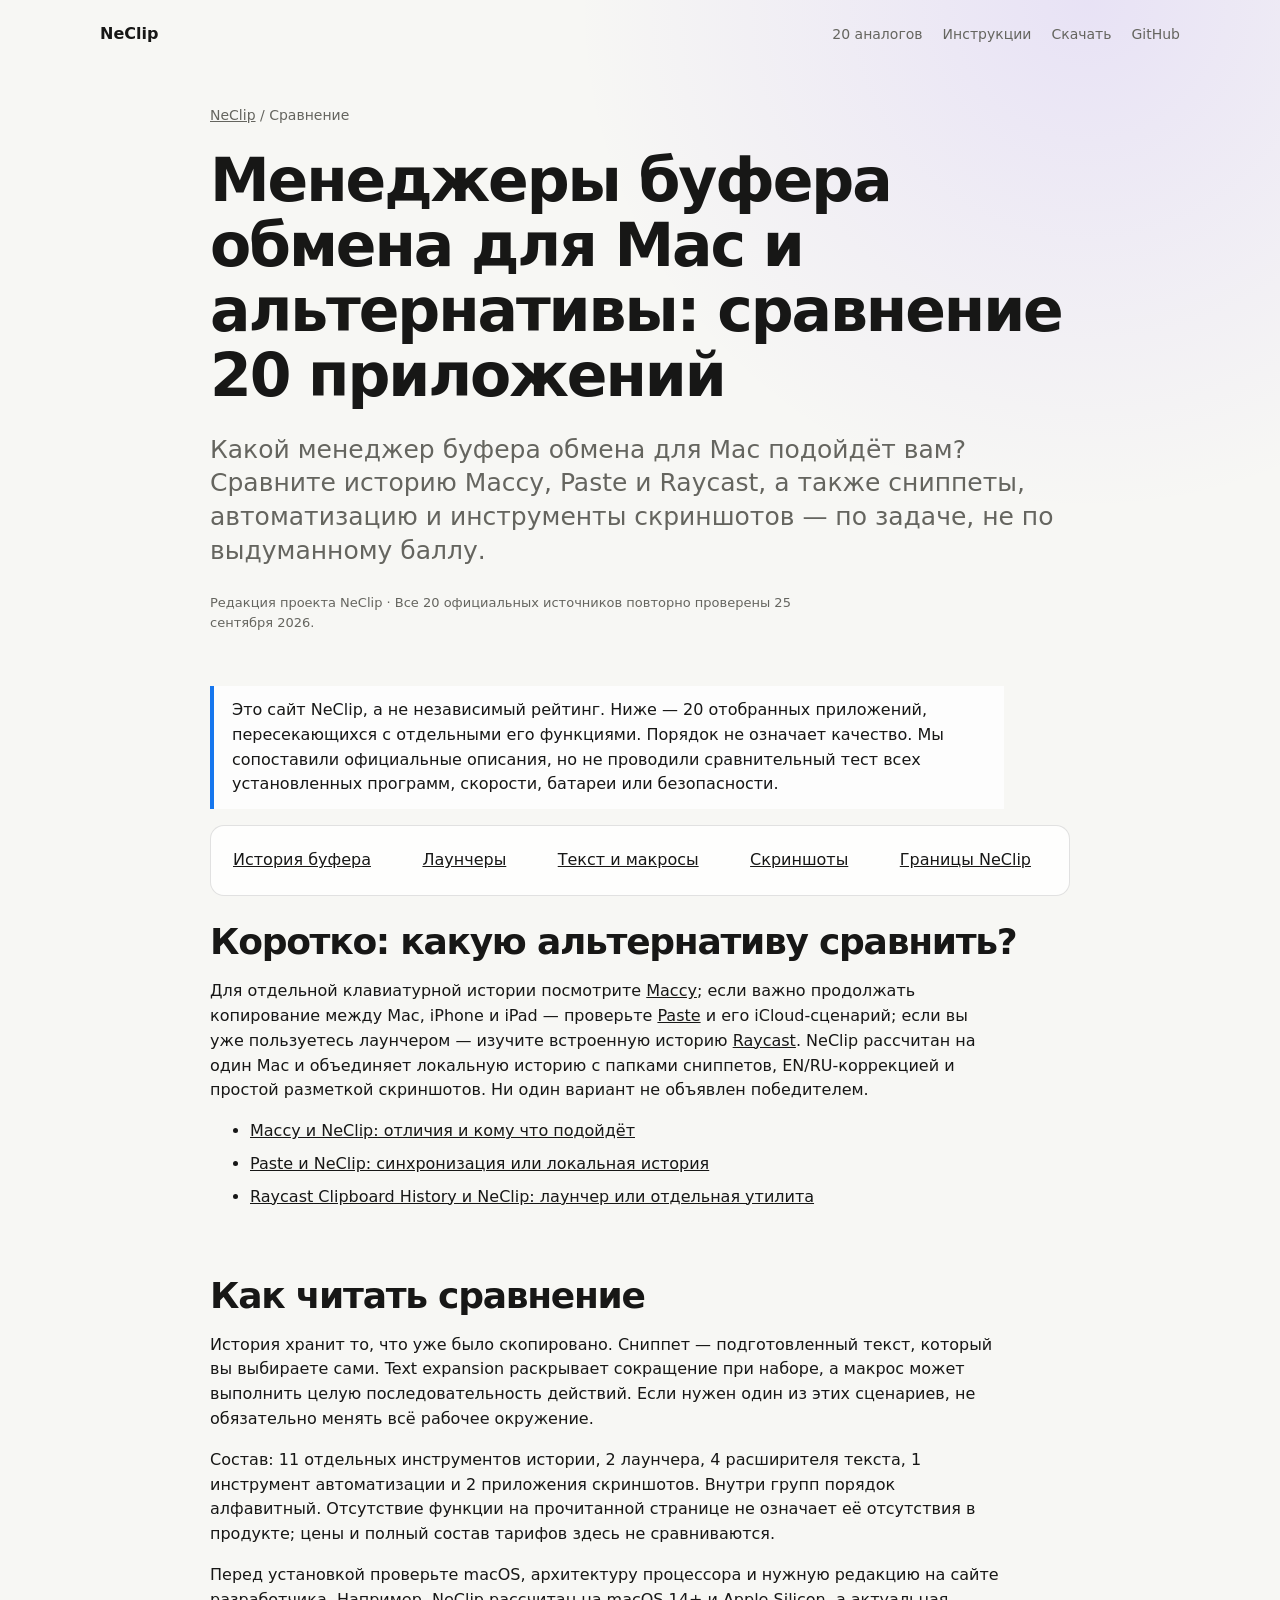
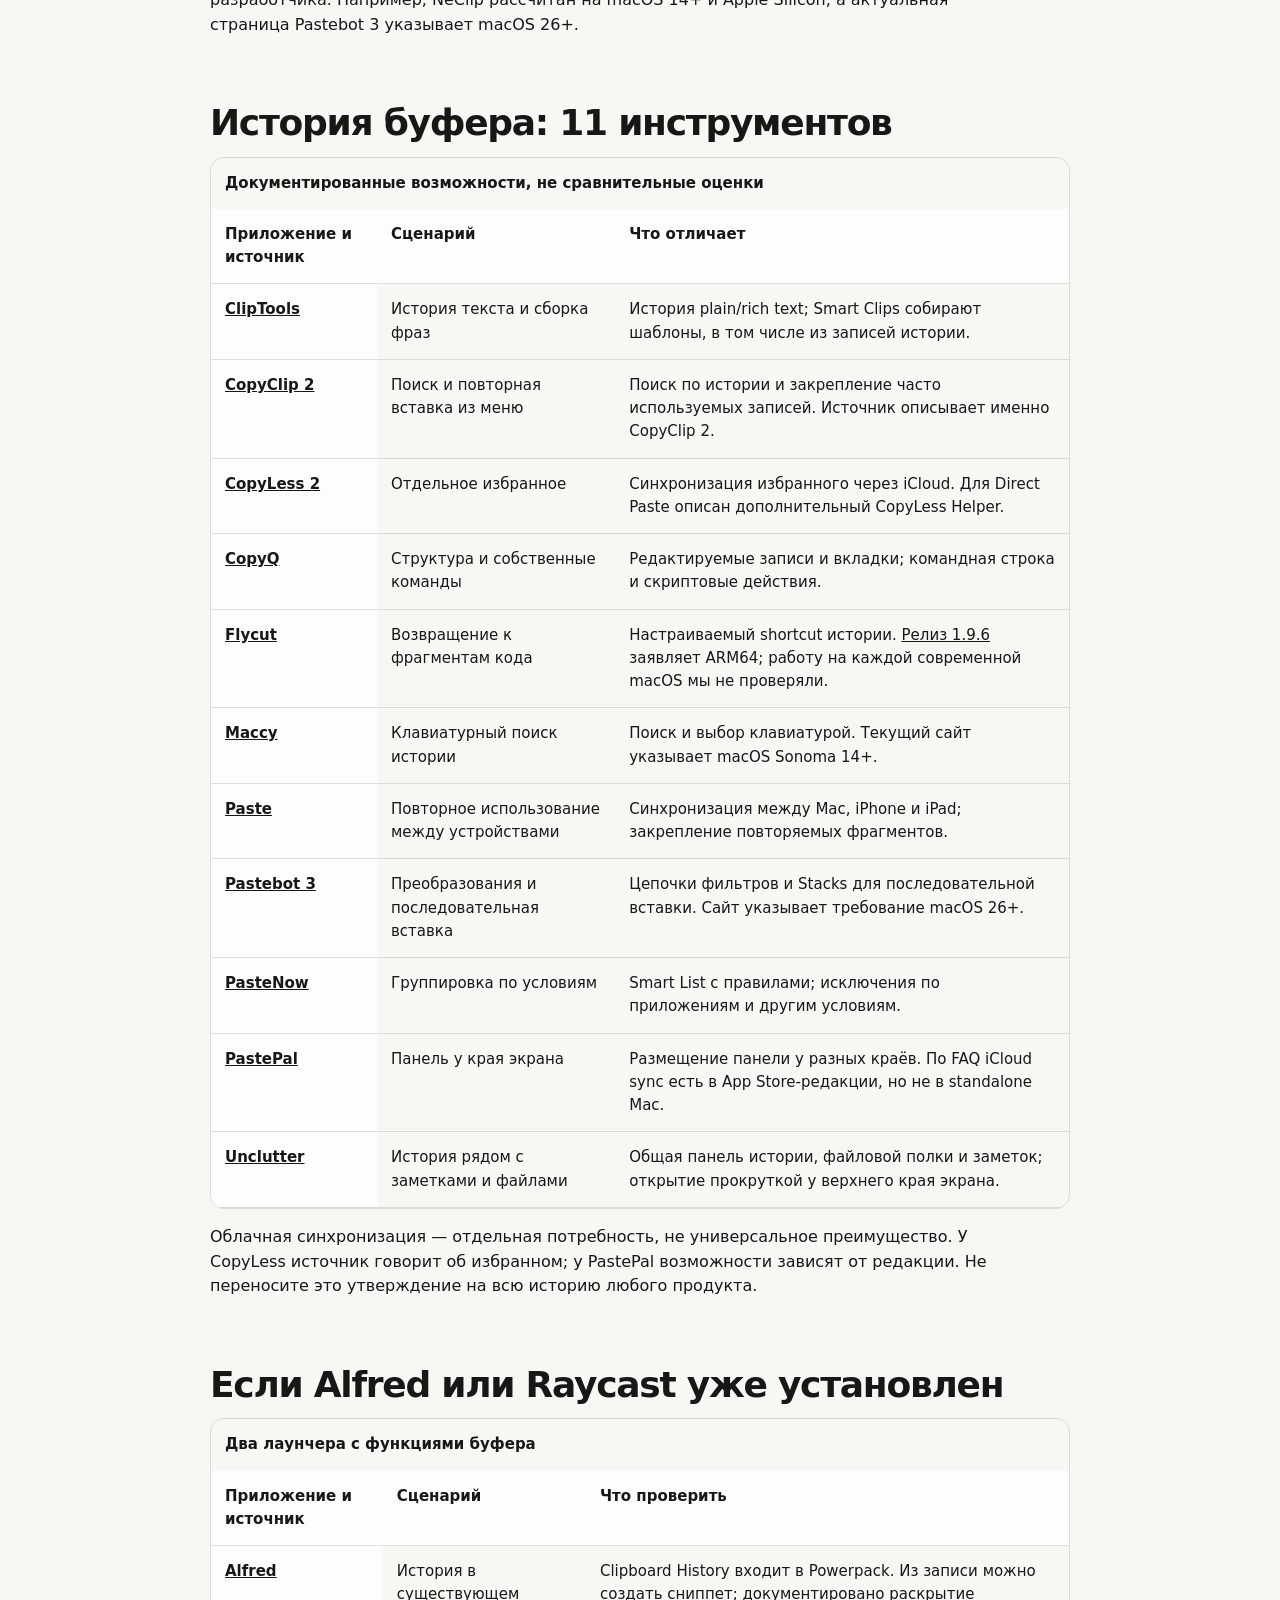
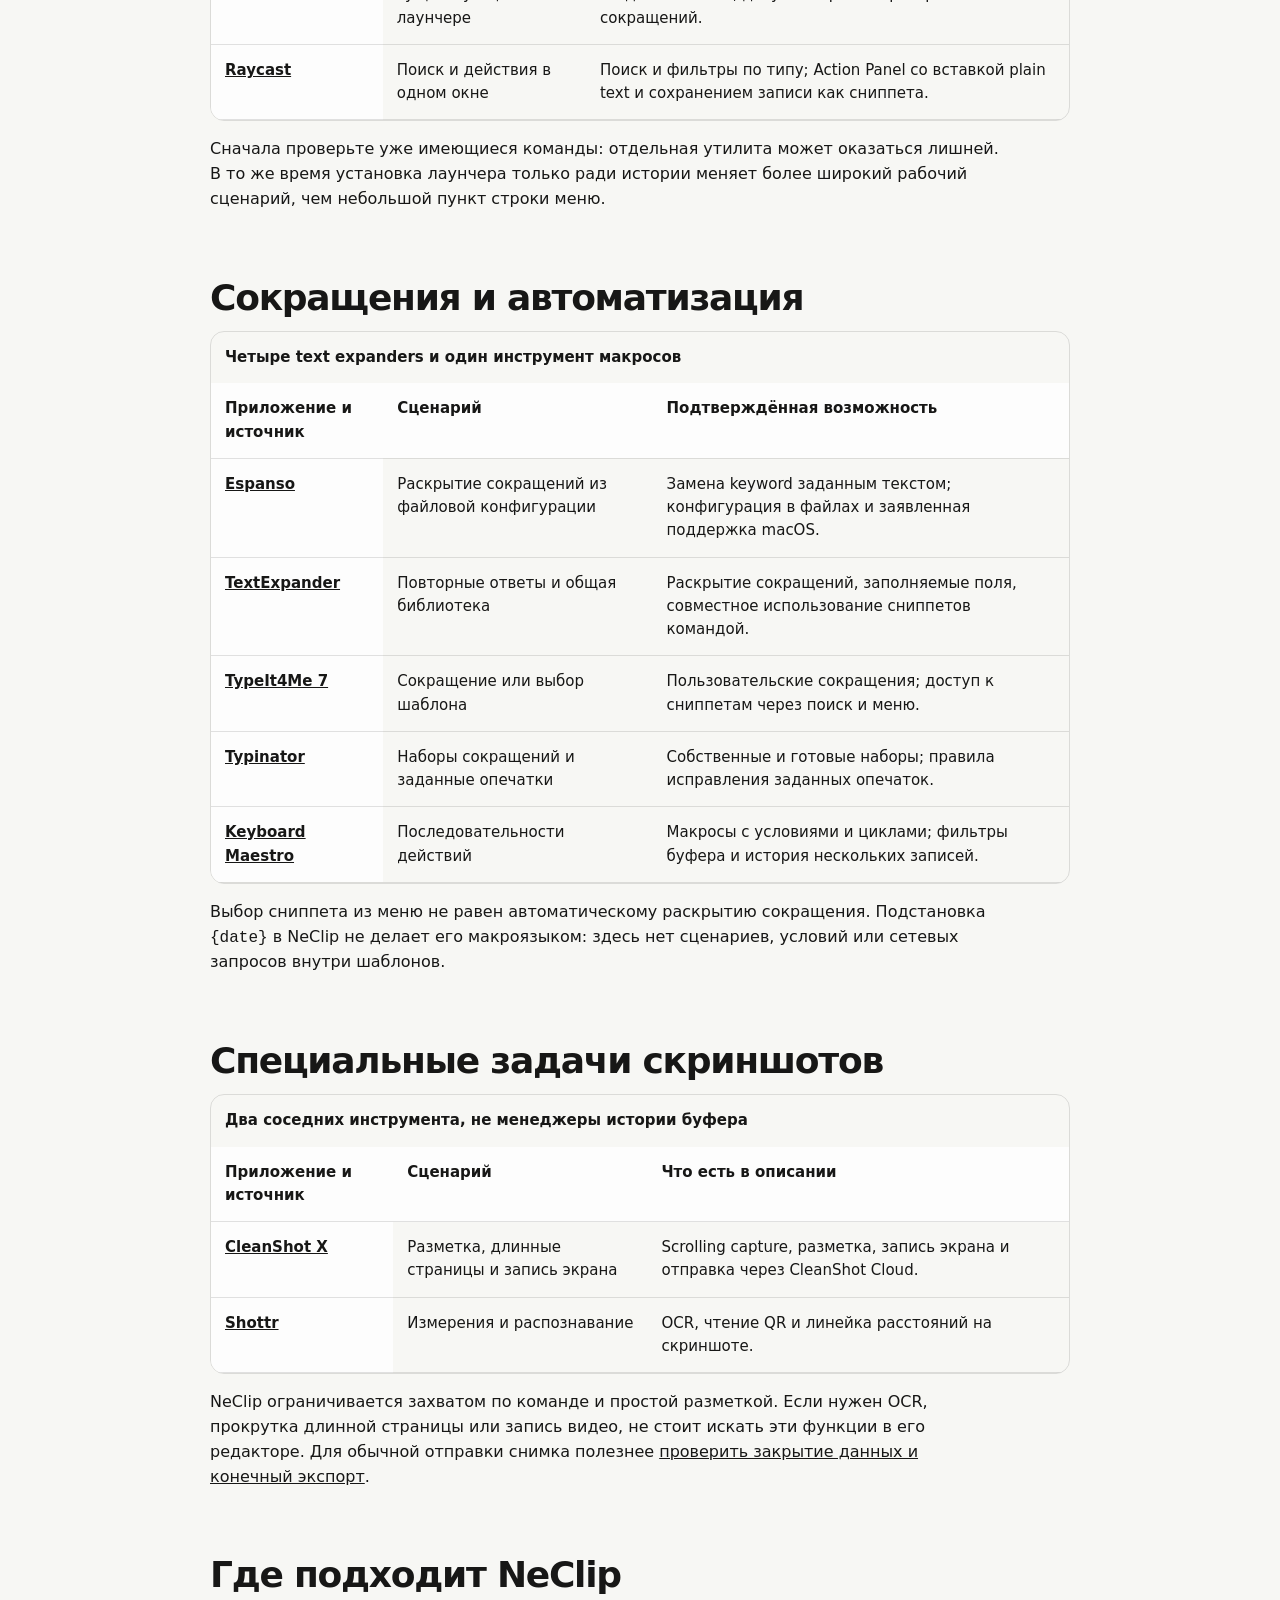
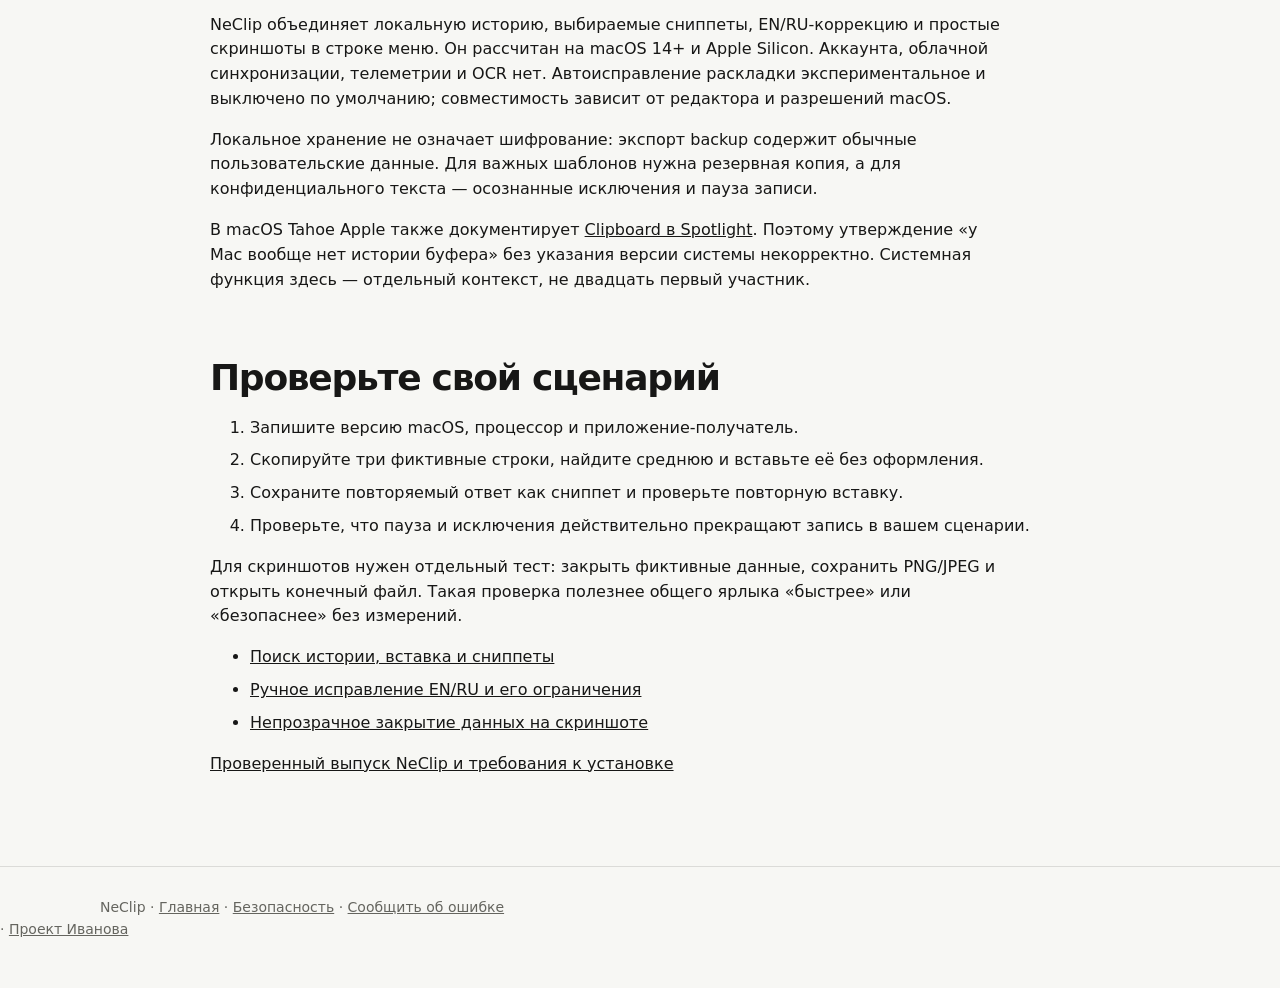
==== commit 14dc2037: "Optimize lazy history menu and project attribution" ====
--- a/docs/compare.html
+++ b/docs/compare.html
@@ -53,6 +53,6 @@
     <section id="neclip"><h2>Где подходит NeClip</h2><p>NeClip объединяет локальную историю, выбираемые сниппеты, EN/RU-коррекцию и простые скриншоты в строке меню. Он рассчитан на macOS 14+ и Apple Silicon. Аккаунта, облачной синхронизации, телеметрии и OCR нет. Автоисправление раскладки экспериментальное и выключено по умолчанию; совместимость зависит от редактора и разрешений macOS.</p><p>Локальное хранение не означает шифрование: экспорт backup содержит обычные пользовательские данные. Для важных шаблонов нужна резервная копия, а для конфиденциального текста — осознанные исключения и пауза записи.</p><p>В macOS Tahoe Apple также документирует <a href="https://support.apple.com/en-nz/guide/mac-help/mchl40d5b86b/mac">Clipboard в Spotlight</a>. Поэтому утверждение «у Mac вообще нет истории буфера» без указания версии системы некорректно. Системная функция здесь — отдельный контекст, не двадцать первый участник.</p></section>
     <section><h2>Проверьте свой сценарий</h2><ol><li>Запишите версию macOS, процессор и приложение-получатель.</li><li>Скопируйте три фиктивные строки, найдите среднюю и вставьте её без оформления.</li><li>Сохраните повторяемый ответ как сниппет и проверьте повторную вставку.</li><li>Проверьте, что пауза и исключения действительно прекращают запись в вашем сценарии.</li></ol><p>Для скриншотов нужен отдельный тест: закрыть фиктивные данные, сохранить PNG/JPEG и открыть конечный файл. Такая проверка полезнее общего ярлыка «быстрее» или «безопаснее» без измерений.</p><ul><li><a href="guides/clipboard-history.html">Поиск истории, вставка и сниппеты</a></li><li><a href="guides/keyboard-layout.html">Ручное исправление EN/RU и его ограничения</a></li><li><a href="guides/screenshot-redaction.html">Непрозрачное закрытие данных на скриншоте</a></li></ul><p><a href="./#release">Проверенный выпуск NeClip и требования к установке</a></p></section>
   </main>
-  <footer><div class="wrap">NeClip · <a href="./">Главная</a> · <a href="https://github.com/AffPapa/neclip/blob/main/SECURITY.md">Безопасность</a> · <a href="https://github.com/AffPapa/neclip/issues">Сообщить об ошибке</a></div></footer>
+  <footer><div class="wrap">NeClip · <a href="./">Главная</a> · <a href="https://github.com/AffPapa/neclip/blob/main/SECURITY.md">Безопасность</a> · <a href="https://github.com/AffPapa/neclip/issues">Сообщить об ошибке</a></div> · <a href="https://affpapa.org/">Проект Иванова</a></footer>
 </body>
 </html>
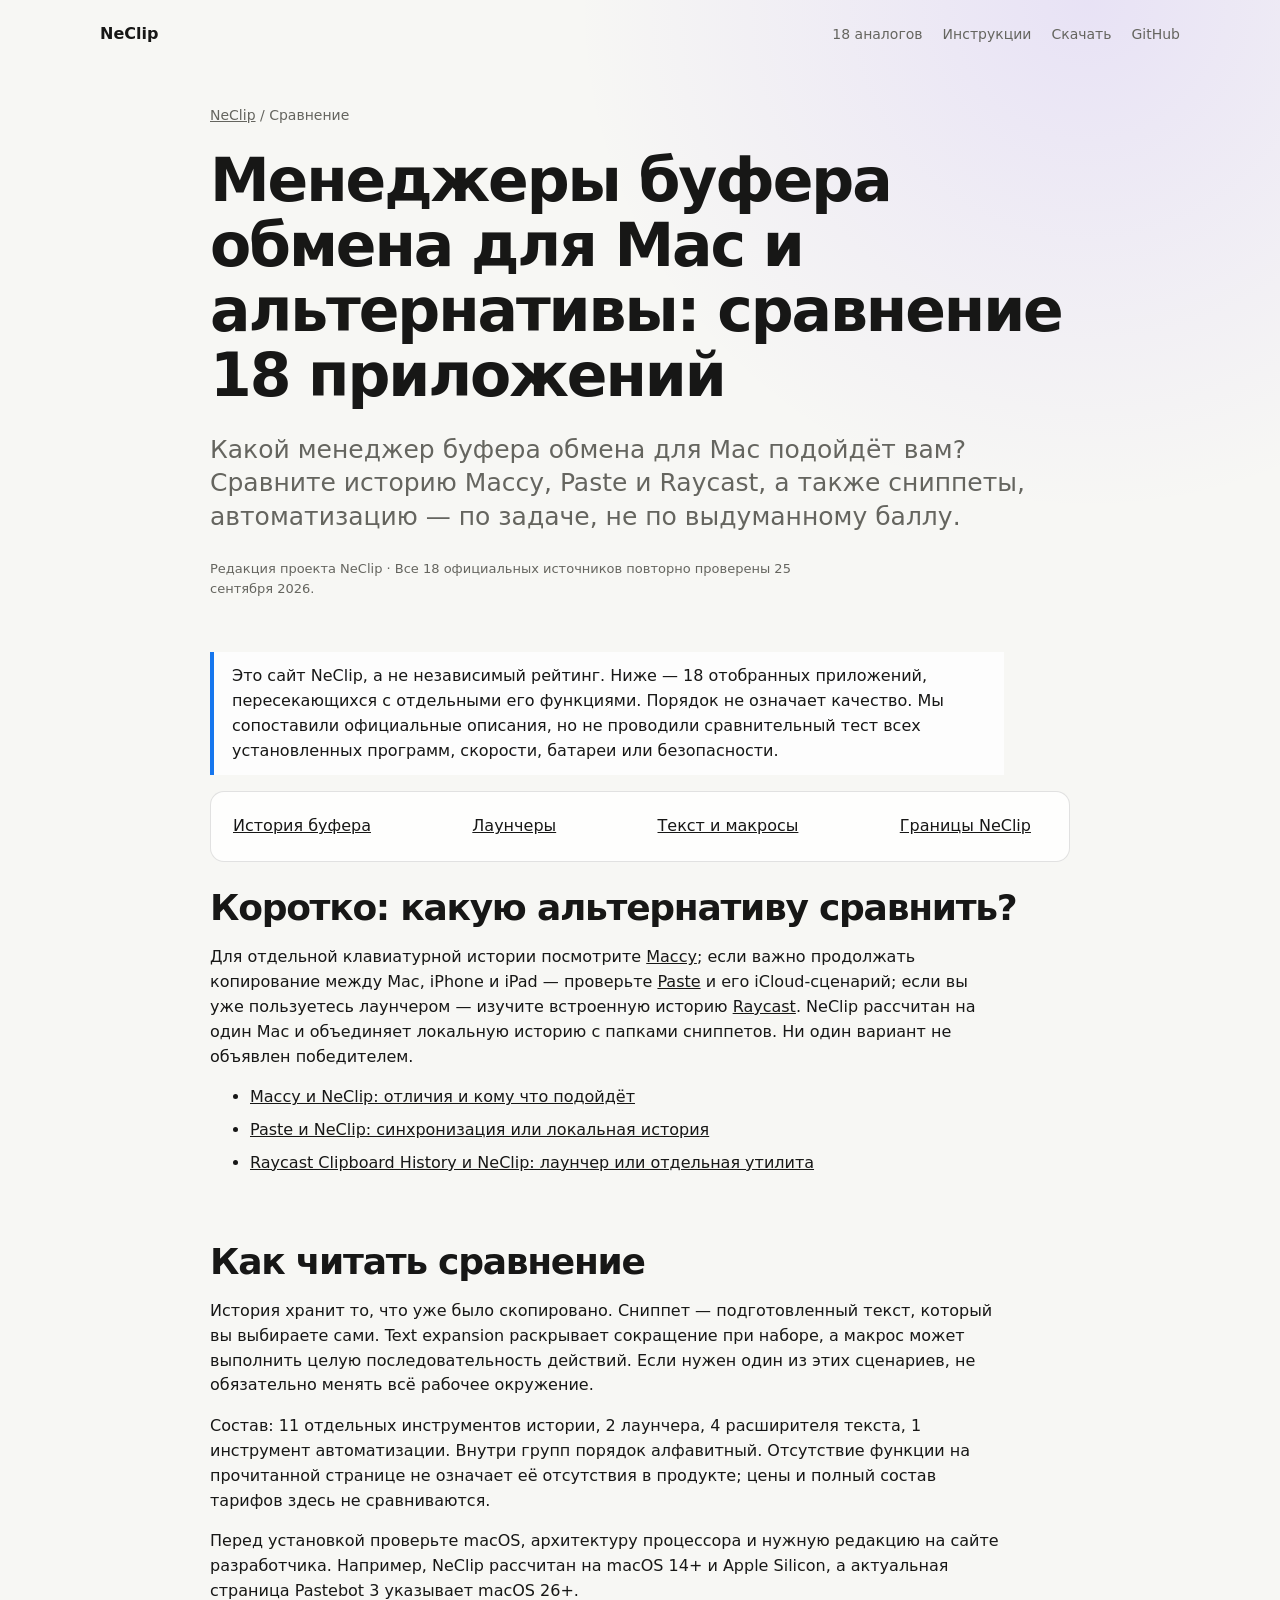
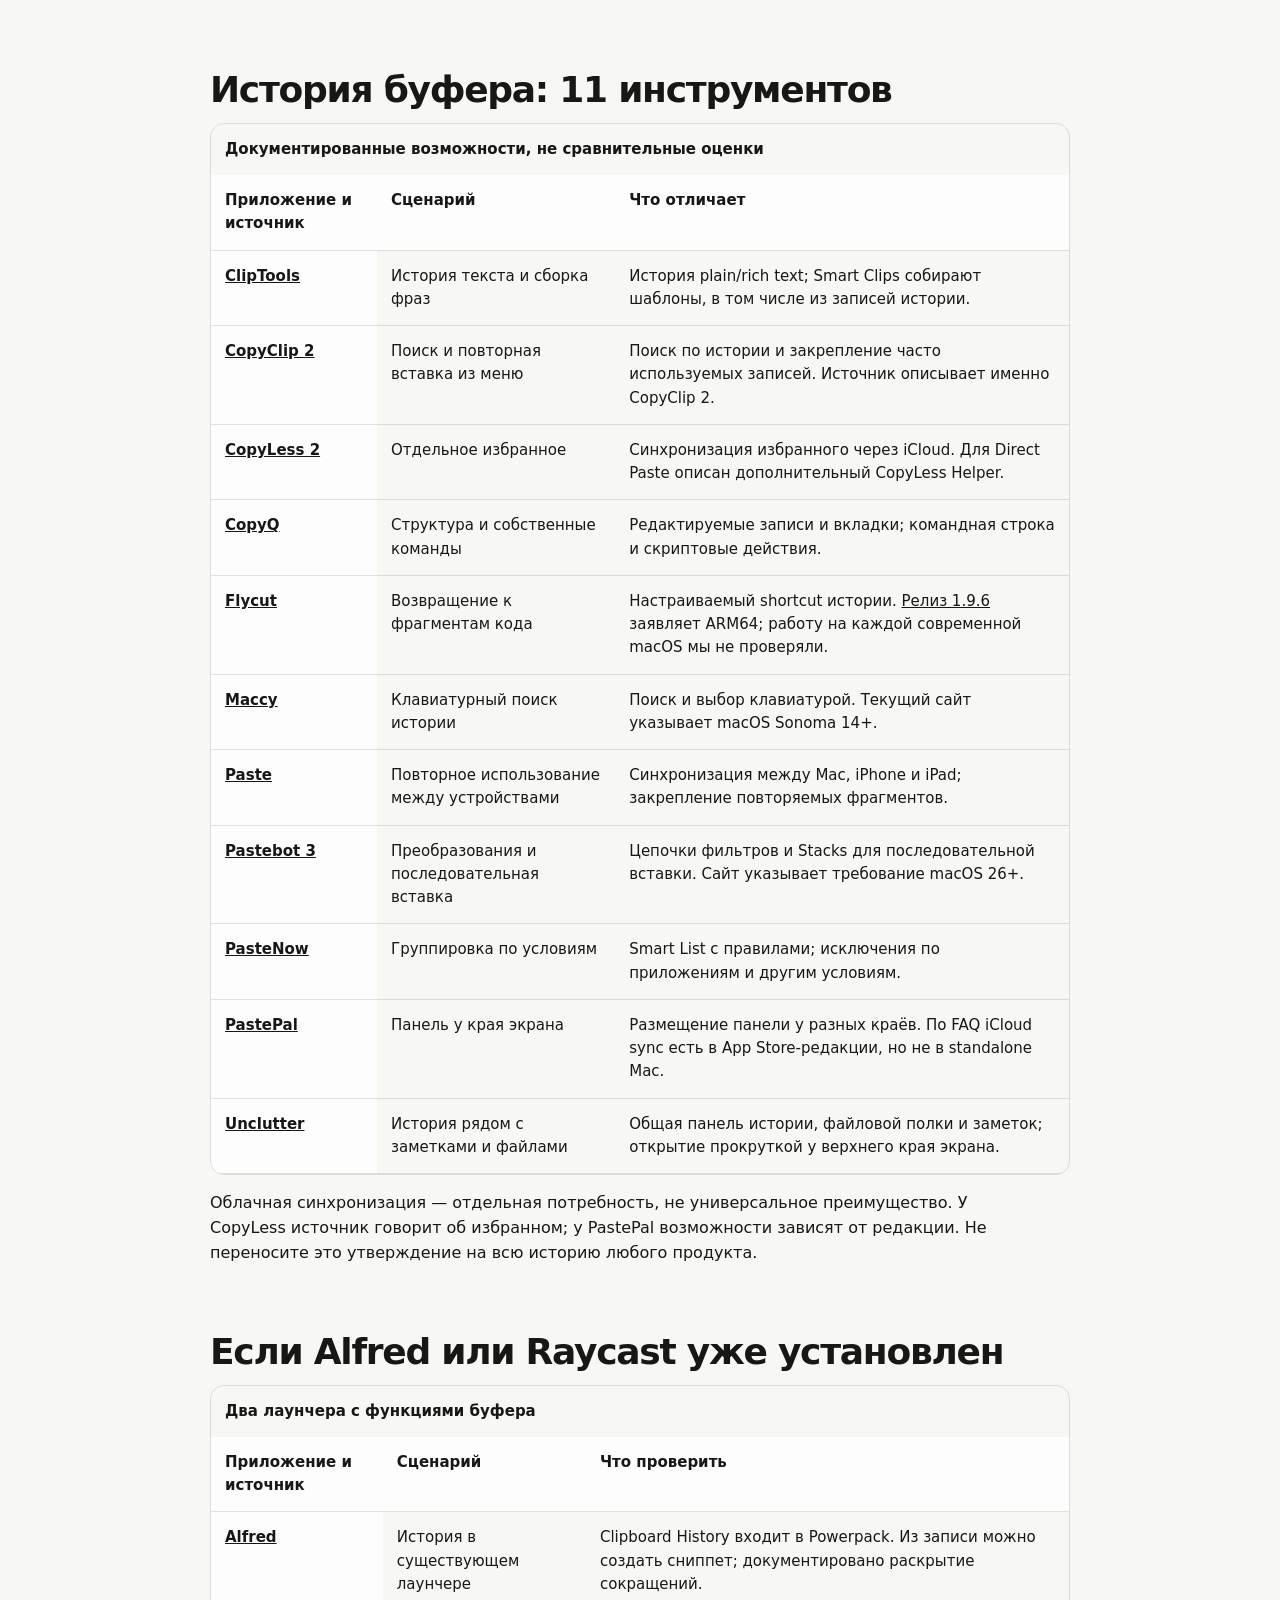
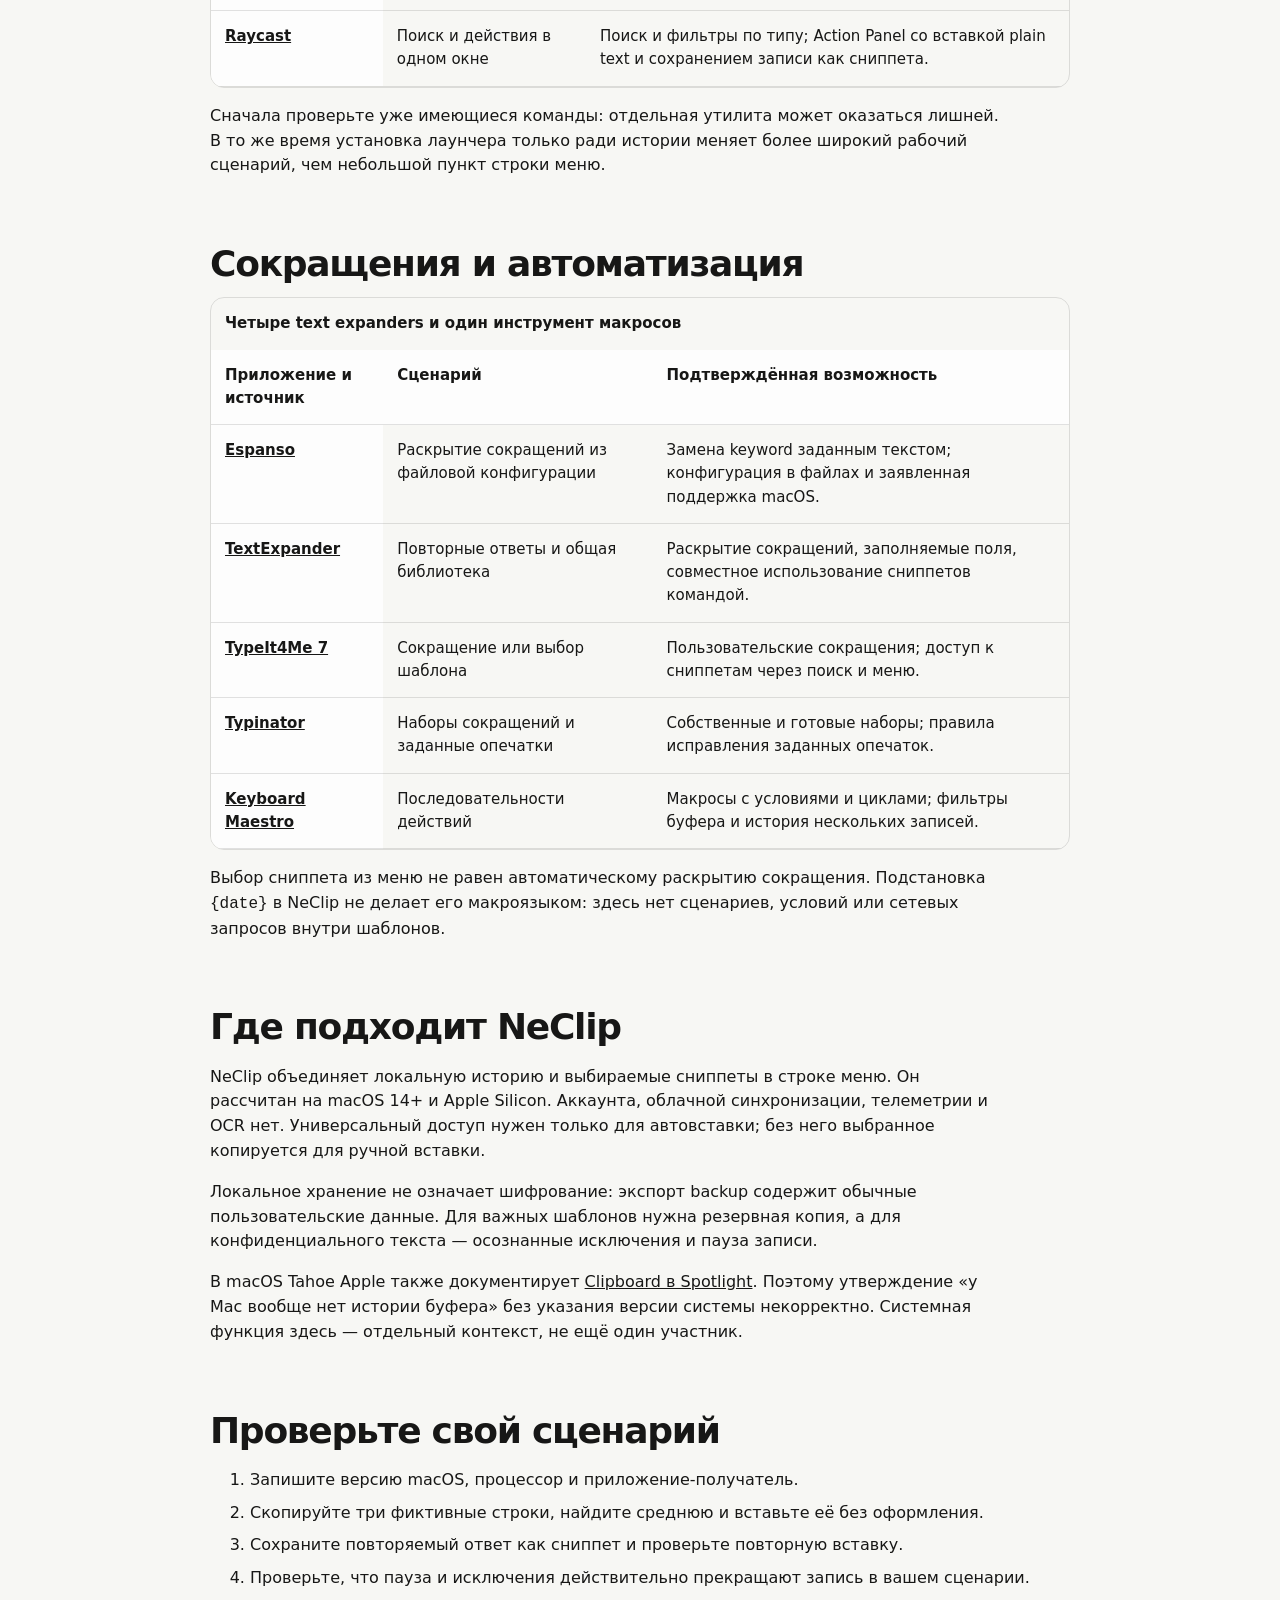
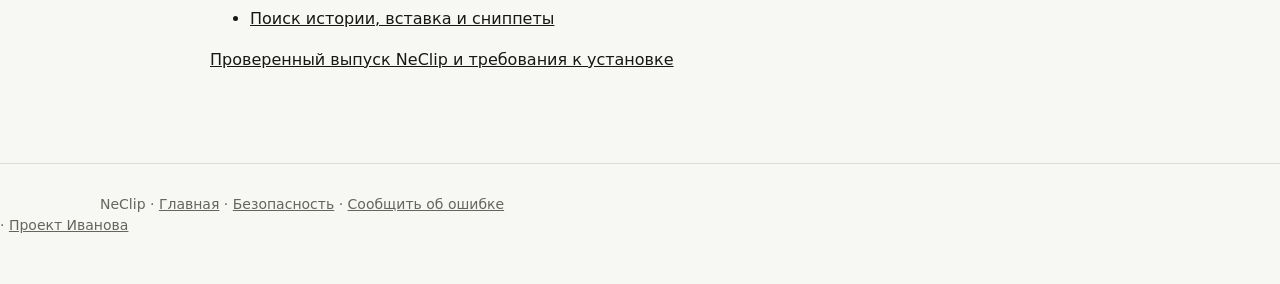
==== commit f6b2016c: "Publish verified NeClip 3.0.0 and retire removed feature pages" ====
--- a/docs/compare.html
+++ b/docs/compare.html
@@ -2,26 +2,26 @@
 <html lang="ru">
 <head>
   <meta charset="utf-8"><meta name="viewport" content="width=device-width,initial-scale=1">
-  <title>Менеджер буфера обмена для Mac: сравнение 20 приложений</title>
-  <meta name="description" content="Ищете менеджер буфера обмена для Mac? Сравните Maccy, Paste, Raycast и ещё 17 инструментов по истории, сниппетам, автоматизации и скриншотам. Официальные источники, без рейтинга.">
+  <title>Менеджер буфера обмена для Mac: сравнение 18 приложений</title>
+  <meta name="description" content="Ищете менеджер буфера обмена для Mac? Сравните Maccy, Paste, Raycast и ещё 15 инструментов по истории, сниппетам, автоматизации. Официальные источники, без рейтинга.">
   <link rel="canonical" href="https://affpapa.github.io/neclip/compare.html">
-  <meta property="og:title" content="Менеджер буфера обмена для Mac — сравнение 20 приложений">
+  <meta property="og:title" content="Менеджер буфера обмена для Mac — сравнение 18 приложений">
   <meta property="og:description" content="Maccy, Paste, Raycast и другие инструменты Mac: различия по сценариям и официальным источникам, без рейтинга.">
   <meta property="og:url" content="https://affpapa.github.io/neclip/compare.html"><meta property="og:type" content="article">
-  <meta name="twitter:card" content="summary"><meta name="twitter:title" content="Менеджер буфера обмена для Mac — сравнение 20 приложений">
+  <meta name="twitter:card" content="summary"><meta name="twitter:title" content="Менеджер буфера обмена для Mac — сравнение 18 приложений">
   <meta name="twitter:description" content="Функции по официальным источникам, проверенным 25 сентября 2026 года. Без сравнительных замеров и оценок.">
   <link rel="stylesheet" href="styles.css"><link rel="icon" href="favicon.svg" type="image/svg+xml">
-  <script type="application/ld+json">{"@context":"https://schema.org","@graph":[{"@type":"CollectionPage","@id":"https://affpapa.github.io/neclip/compare.html#page","url":"https://affpapa.github.io/neclip/compare.html","name":"Менеджер буфера обмена для Mac: сравнение 20 приложений","inLanguage":"ru","dateModified":"2026-09-25","description":"Редакционное сравнение документированных возможностей 20 приложений по сценариям, не рейтинг."},{"@type":"BreadcrumbList","itemListElement":[{"@type":"ListItem","position":1,"name":"NeClip","item":"https://affpapa.github.io/neclip/"},{"@type":"ListItem","position":2,"name":"Сравнение","item":"https://affpapa.github.io/neclip/compare.html"}]}]}</script>
+  <script type="application/ld+json">{"@context":"https://schema.org","@graph":[{"@type":"CollectionPage","@id":"https://affpapa.github.io/neclip/compare.html#page","url":"https://affpapa.github.io/neclip/compare.html","name":"Менеджер буфера обмена для Mac: сравнение 18 приложений","inLanguage":"ru","dateModified":"2026-09-27","description":"Редакционное сравнение документированных возможностей 18 приложений по сценариям, не рейтинг."},{"@type":"BreadcrumbList","itemListElement":[{"@type":"ListItem","position":1,"name":"NeClip","item":"https://affpapa.github.io/neclip/"},{"@type":"ListItem","position":2,"name":"Сравнение","item":"https://affpapa.github.io/neclip/compare.html"}]}]}</script>
 </head>
 <body>
   <a class="skip-link" href="#main">К содержанию</a>
-  <header class="wrap"><nav aria-label="Основная навигация"><a class="brand" href="./">NeClip</a><div class="navlinks"><a href="compare.html" aria-current="page">20 аналогов</a><a href="./#guides">Инструкции</a><a href="./#release">Скачать</a><a href="https://github.com/AffPapa/neclip">GitHub</a></div></nav></header>
+  <header class="wrap"><nav aria-label="Основная навигация"><a class="brand" href="./">NeClip</a><div class="navlinks"><a href="compare.html" aria-current="page">18 аналогов</a><a href="./#guides">Инструкции</a><a href="./#release">Скачать</a><a href="https://github.com/AffPapa/neclip">GitHub</a></div></nav></header>
   <main class="wrap article" id="main" tabindex="-1">
-    <header class="article-header"><nav class="breadcrumbs" aria-label="Хлебные крошки"><a href="./">NeClip</a> / Сравнение</nav><h1>Менеджеры буфера обмена для Mac и альтернативы: сравнение 20 приложений</h1><p class="lead">Какой менеджер буфера обмена для Mac подойдёт вам? Сравните историю Maccy, Paste и Raycast, а также сниппеты, автоматизацию и инструменты скриншотов — по задаче, не по выдуманному баллу.</p><p class="fine">Редакция проекта NeClip · Все 20 официальных источников повторно проверены <time datetime="2026-09-25">25 сентября 2026</time>.</p></header>
-    <p class="note">Это сайт NeClip, а не независимый рейтинг. Ниже — 20 отобранных приложений, пересекающихся с отдельными его функциями. Порядок не означает качество. Мы сопоставили официальные описания, но не проводили сравнительный тест всех установленных программ, скорости, батареи или безопасности.</p>
-    <nav class="toc" aria-label="Разделы сравнения"><a href="#history">История буфера</a><a href="#launchers">Лаунчеры</a><a href="#expansion">Текст и макросы</a><a href="#screenshots">Скриншоты</a><a href="#neclip">Границы NeClip</a></nav>
-    <section id="quick-choice"><h2>Коротко: какую альтернативу сравнить?</h2><p>Для отдельной клавиатурной истории посмотрите <a href="https://maccy.app/">Maccy</a>; если важно продолжать копирование между Mac, iPhone и iPad — проверьте <a href="https://pasteapp.io/">Paste</a> и его iCloud-сценарий; если вы уже пользуетесь лаунчером — изучите встроенную историю <a href="https://manual.raycast.com/clipboard-history">Raycast</a>. NeClip рассчитан на один Mac и объединяет локальную историю с папками сниппетов, EN/RU-коррекцией и простой разметкой скриншотов. Ни один вариант не объявлен победителем.</p><ul><li><a href="compare/maccy-alternative.html">Maccy и NeClip: отличия и кому что подойдёт</a></li><li><a href="compare/paste-alternative.html">Paste и NeClip: синхронизация или локальная история</a></li><li><a href="compare/raycast-clipboard-history.html">Raycast Clipboard History и NeClip: лаунчер или отдельная утилита</a></li></ul></section>
-    <section><h2>Как читать сравнение</h2><p>История хранит то, что уже было скопировано. Сниппет — подготовленный текст, который вы выбираете сами. Text expansion раскрывает сокращение при наборе, а макрос может выполнить целую последовательность действий. Если нужен один из этих сценариев, не обязательно менять всё рабочее окружение.</p><p>Состав: 11 отдельных инструментов истории, 2 лаунчера, 4 расширителя текста, 1 инструмент автоматизации и 2 приложения скриншотов. Внутри групп порядок алфавитный. Отсутствие функции на прочитанной странице не означает её отсутствия в продукте; цены и полный состав тарифов здесь не сравниваются.</p><p>Перед установкой проверьте macOS, архитектуру процессора и нужную редакцию на сайте разработчика. Например, NeClip рассчитан на macOS 14+ и Apple Silicon, а актуальная страница Pastebot 3 указывает macOS 26+.</p></section>
+    <header class="article-header"><nav class="breadcrumbs" aria-label="Хлебные крошки"><a href="./">NeClip</a> / Сравнение</nav><h1>Менеджеры буфера обмена для Mac и альтернативы: сравнение 18 приложений</h1><p class="lead">Какой менеджер буфера обмена для Mac подойдёт вам? Сравните историю Maccy, Paste и Raycast, а также сниппеты, автоматизацию — по задаче, не по выдуманному баллу.</p><p class="fine">Редакция проекта NeClip · Все 18 официальных источников повторно проверены <time datetime="2026-09-25">25 сентября 2026</time>.</p></header>
+    <p class="note">Это сайт NeClip, а не независимый рейтинг. Ниже — 18 отобранных приложений, пересекающихся с отдельными его функциями. Порядок не означает качество. Мы сопоставили официальные описания, но не проводили сравнительный тест всех установленных программ, скорости, батареи или безопасности.</p>
+    <nav class="toc" aria-label="Разделы сравнения"><a href="#history">История буфера</a><a href="#launchers">Лаунчеры</a><a href="#expansion">Текст и макросы</a><a href="#neclip">Границы NeClip</a></nav>
+    <section id="quick-choice"><h2>Коротко: какую альтернативу сравнить?</h2><p>Для отдельной клавиатурной истории посмотрите <a href="https://maccy.app/">Maccy</a>; если важно продолжать копирование между Mac, iPhone и iPad — проверьте <a href="https://pasteapp.io/">Paste</a> и его iCloud-сценарий; если вы уже пользуетесь лаунчером — изучите встроенную историю <a href="https://manual.raycast.com/clipboard-history">Raycast</a>. NeClip рассчитан на один Mac и объединяет локальную историю с папками сниппетов. Ни один вариант не объявлен победителем.</p><ul><li><a href="compare/maccy-alternative.html">Maccy и NeClip: отличия и кому что подойдёт</a></li><li><a href="compare/paste-alternative.html">Paste и NeClip: синхронизация или локальная история</a></li><li><a href="compare/raycast-clipboard-history.html">Raycast Clipboard History и NeClip: лаунчер или отдельная утилита</a></li></ul></section>
+    <section><h2>Как читать сравнение</h2><p>История хранит то, что уже было скопировано. Сниппет — подготовленный текст, который вы выбираете сами. Text expansion раскрывает сокращение при наборе, а макрос может выполнить целую последовательность действий. Если нужен один из этих сценариев, не обязательно менять всё рабочее окружение.</p><p>Состав: 11 отдельных инструментов истории, 2 лаунчера, 4 расширителя текста, 1 инструмент автоматизации. Внутри групп порядок алфавитный. Отсутствие функции на прочитанной странице не означает её отсутствия в продукте; цены и полный состав тарифов здесь не сравниваются.</p><p>Перед установкой проверьте macOS, архитектуру процессора и нужную редакцию на сайте разработчика. Например, NeClip рассчитан на macOS 14+ и Apple Silicon, а актуальная страница Pastebot 3 указывает macOS 26+.</p></section>
     <section id="history"><h2>История буфера: 11 инструментов</h2><div class="table-scroll" tabindex="0" role="region" aria-label="Таблица инструментов истории, прокручивается горизонтально"><table class="comparison"><caption>Документированные возможности, не сравнительные оценки</caption><thead><tr><th scope="col">Приложение и источник</th><th scope="col">Сценарий</th><th scope="col">Что отличает</th></tr></thead><tbody>
       <tr data-product="cliptools"><th scope="row"><a href="https://macmost.com/cliptools">ClipTools</a></th><td>История текста и сборка фраз</td><td>История plain/rich text; Smart Clips собирают шаблоны, в том числе из записей истории.</td></tr>
       <tr data-product="copyclip"><th scope="row"><a href="https://fiplab.com/apps/copyclip-for-mac">CopyClip 2</a></th><td>Поиск и повторная вставка из меню</td><td>Поиск по истории и закрепление часто используемых записей. Источник описывает именно CopyClip 2.</td></tr>
@@ -46,12 +46,8 @@
       <tr data-product="typinator"><th scope="row"><a href="https://ergonis.com/en/typinator">Typinator</a></th><td>Наборы сокращений и заданные опечатки</td><td>Собственные и готовые наборы; правила исправления заданных опечаток.</td></tr>
       <tr data-product="keyboard-maestro"><th scope="row"><a href="https://www.keyboardmaestro.com/main/">Keyboard Maestro</a></th><td>Последовательности действий</td><td>Макросы с условиями и циклами; фильтры буфера и история нескольких записей.</td></tr>
     </tbody></table></div><p>Выбор сниппета из меню не равен автоматическому раскрытию сокращения. Подстановка <code>{date}</code> в NeClip не делает его макроязыком: здесь нет сценариев, условий или сетевых запросов внутри шаблонов.</p></section>
-    <section id="screenshots"><h2>Специальные задачи скриншотов</h2><div class="table-scroll" tabindex="0" role="region" aria-label="Инструменты скриншотов"><table class="comparison"><caption>Два соседних инструмента, не менеджеры истории буфера</caption><thead><tr><th scope="col">Приложение и источник</th><th scope="col">Сценарий</th><th scope="col">Что есть в описании</th></tr></thead><tbody>
-      <tr data-product="cleanshot"><th scope="row"><a href="https://cleanshot.com/">CleanShot X</a></th><td>Разметка, длинные страницы и запись экрана</td><td>Scrolling capture, разметка, запись экрана и отправка через CleanShot Cloud.</td></tr>
-      <tr data-product="shottr"><th scope="row"><a href="https://shottr.cc/">Shottr</a></th><td>Измерения и распознавание</td><td>OCR, чтение QR и линейка расстояний на скриншоте.</td></tr>
-    </tbody></table></div><p>NeClip ограничивается захватом по команде и простой разметкой. Если нужен OCR, прокрутка длинной страницы или запись видео, не стоит искать эти функции в его редакторе. Для обычной отправки снимка полезнее <a href="guides/screenshot-redaction.html">проверить закрытие данных и конечный экспорт</a>.</p></section>
-    <section id="neclip"><h2>Где подходит NeClip</h2><p>NeClip объединяет локальную историю, выбираемые сниппеты, EN/RU-коррекцию и простые скриншоты в строке меню. Он рассчитан на macOS 14+ и Apple Silicon. Аккаунта, облачной синхронизации, телеметрии и OCR нет. Автоисправление раскладки экспериментальное и выключено по умолчанию; совместимость зависит от редактора и разрешений macOS.</p><p>Локальное хранение не означает шифрование: экспорт backup содержит обычные пользовательские данные. Для важных шаблонов нужна резервная копия, а для конфиденциального текста — осознанные исключения и пауза записи.</p><p>В macOS Tahoe Apple также документирует <a href="https://support.apple.com/en-nz/guide/mac-help/mchl40d5b86b/mac">Clipboard в Spotlight</a>. Поэтому утверждение «у Mac вообще нет истории буфера» без указания версии системы некорректно. Системная функция здесь — отдельный контекст, не двадцать первый участник.</p></section>
-    <section><h2>Проверьте свой сценарий</h2><ol><li>Запишите версию macOS, процессор и приложение-получатель.</li><li>Скопируйте три фиктивные строки, найдите среднюю и вставьте её без оформления.</li><li>Сохраните повторяемый ответ как сниппет и проверьте повторную вставку.</li><li>Проверьте, что пауза и исключения действительно прекращают запись в вашем сценарии.</li></ol><p>Для скриншотов нужен отдельный тест: закрыть фиктивные данные, сохранить PNG/JPEG и открыть конечный файл. Такая проверка полезнее общего ярлыка «быстрее» или «безопаснее» без измерений.</p><ul><li><a href="guides/clipboard-history.html">Поиск истории, вставка и сниппеты</a></li><li><a href="guides/keyboard-layout.html">Ручное исправление EN/RU и его ограничения</a></li><li><a href="guides/screenshot-redaction.html">Непрозрачное закрытие данных на скриншоте</a></li></ul><p><a href="./#release">Проверенный выпуск NeClip и требования к установке</a></p></section>
+    <section id="neclip"><h2>Где подходит NeClip</h2><p>NeClip объединяет локальную историю и выбираемые сниппеты в строке меню. Он рассчитан на macOS 14+ и Apple Silicon. Аккаунта, облачной синхронизации, телеметрии и OCR нет. Универсальный доступ нужен только для автовставки; без него выбранное копируется для ручной вставки.</p><p>Локальное хранение не означает шифрование: экспорт backup содержит обычные пользовательские данные. Для важных шаблонов нужна резервная копия, а для конфиденциального текста — осознанные исключения и пауза записи.</p><p>В macOS Tahoe Apple также документирует <a href="https://support.apple.com/en-nz/guide/mac-help/mchl40d5b86b/mac">Clipboard в Spotlight</a>. Поэтому утверждение «у Mac вообще нет истории буфера» без указания версии системы некорректно. Системная функция здесь — отдельный контекст, не ещё один участник.</p></section>
+    <section><h2>Проверьте свой сценарий</h2><ol><li>Запишите версию macOS, процессор и приложение-получатель.</li><li>Скопируйте три фиктивные строки, найдите среднюю и вставьте её без оформления.</li><li>Сохраните повторяемый ответ как сниппет и проверьте повторную вставку.</li><li>Проверьте, что пауза и исключения действительно прекращают запись в вашем сценарии.</li></ol><ul><li><a href="guides/clipboard-history.html">Поиск истории, вставка и сниппеты</a></li></ul><p><a href="./#release">Проверенный выпуск NeClip и требования к установке</a></p></section>
   </main>
   <footer><div class="wrap">NeClip · <a href="./">Главная</a> · <a href="https://github.com/AffPapa/neclip/blob/main/SECURITY.md">Безопасность</a> · <a href="https://github.com/AffPapa/neclip/issues">Сообщить об ошибке</a></div> · <a href="https://affpapa.org/">Проект Иванова</a></footer>
 </body>
--- a/docs/styles.css
+++ b/docs/styles.css
@@ -34,7 +34,7 @@
 .button.primary { color:white; border-color:transparent; background:linear-gradient(135deg,var(--accent),var(--accent2)); }
 .fine { margin-top:14px; color:var(--muted); font-size:13px; }
 .fine code { overflow-wrap:anywhere; }
-.grid { display:grid; grid-template-columns:repeat(3,1fr); gap:16px; }
+.grid { display:grid; grid-template-columns:repeat(auto-fit,minmax(min(100%,260px),1fr)); gap:16px; }
 .card { padding:24px; border:1px solid var(--line); border-radius:var(--radius); background:var(--card); backdrop-filter:blur(20px); }
 .card h3 { margin:0 0 8px; font-size:19px; }
 .card p { margin:0; color:var(--muted); }
@@ -48,7 +48,7 @@
 .release strong { font-size:20px; }
 .release ul,.backlog ul { margin:8px 0 0; padding-left:20px; color:var(--muted); }
 .status { display:inline-block; margin-top:5px; color:var(--muted); font-size:12px; }
-.backlog { display:grid; grid-template-columns:repeat(3,1fr); gap:16px; }
+.backlog { display:grid; grid-template-columns:repeat(auto-fit,minmax(min(100%,260px),1fr)); gap:16px; }
 .backlog h3 { margin-top:0; }
 footer { margin-top:50px; padding:30px 0 48px; border-top:1px solid var(--line); color:var(--muted); font-size:14px; }
 .skip-link { position:absolute; left:12px; top:-100px; z-index:10; padding:12px; background:var(--bg); }
@@ -76,3 +76,6 @@
 .comparison td:last-child { min-width:260px; }
 .note { border-left:4px solid var(--accent); padding:12px 18px; background:var(--card); }
 @media (max-width:760px) { nav{align-items:flex-start;flex-wrap:wrap;gap:14px}.navlinks{display:flex;flex-wrap:wrap;gap:10px 16px}.hero{padding-top:40px}.grid,.backlog{grid-template-columns:1fr}.release{grid-template-columns:1fr;gap:4px}.shortcut{align-items:flex-start;gap:8px}.article-header{padding-top:22px} }
+
+#release details { margin-top:18px; }
+#release summary { cursor:pointer; font-weight:600; }
